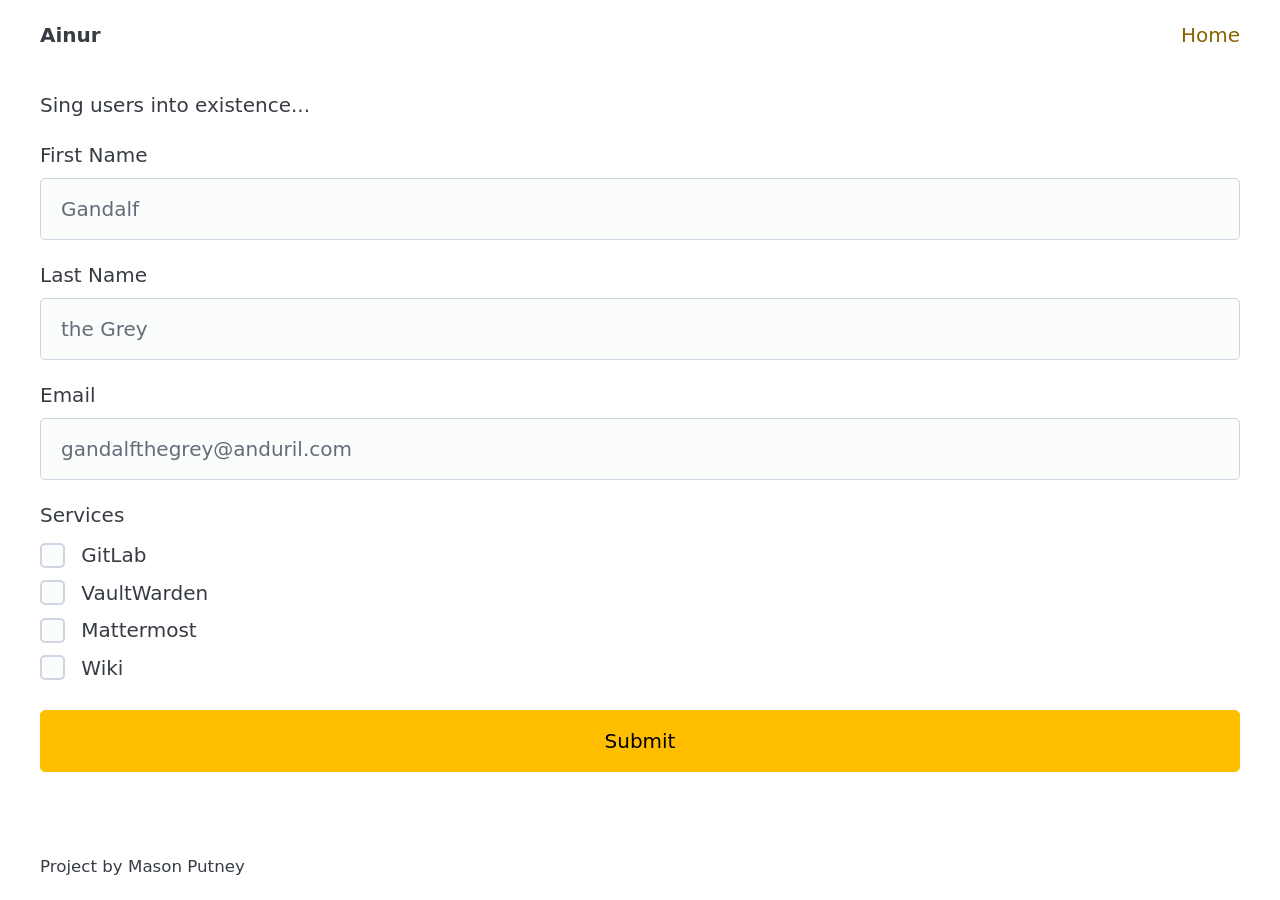
==== static/index.html @ 8a985647 "initial commit" ====
<!doctype html>
<html lang="en">
<head>
    <meta charset="utf-8">
    <meta name="viewport" content="width=device-width, initial-scale=1">
    <meta name="color-scheme" content="light dark">
    <link rel="stylesheet" href="/static/pico.amber.min.css">
    <title>Ainur</title>
    <style>
        body { min-height: 100vh; display: flex; flex-direction: column; }
        main { flex: 1; }
    </style>
</head>
<body>

<nav class="container">
    <ul>
        <li><strong>Ainur</strong></li>
    </ul>
    <ul>
        <li><a href="/">Home</a></li>
    </ul>
</nav>

<main class="container">
    <p>Sing users into existence...</p>

    <form method="post" action="/provision">
        <label for="first_name">First Name</label>
        <input type="text" id="first_name" name="first_name" placeholder="Gandalf" required>

        <label for="last_name">Last Name</label>
        <input type="text" id="last_name" name="last_name" placeholder="the Grey" required>

        <label for="email">Email</label>
        <input type="email" id="email" name="email" placeholder="gandalfthegrey@anduril.com" required>

        <fieldset>
            <legend>Services</legend>
            <label>
                <input type="checkbox" name="services" value="gitlab">
                GitLab
            </label>
            <label>
                <input type="checkbox" name="services" value="vault">
                VaultWarden
            </label>
            <label>
                <input type="checkbox" name="services" value="mattermost">
                Mattermost
            </label>
            <label>
                <input type="checkbox" name="services" value="jira">
                Wiki
            </label>
        </fieldset>

        <button type="submit">Submit</button>
    </form>
</main>

<footer class="container">
    <small>Project by Mason Putney</small>
</footer>

</body>
</html>
---- static/pico.amber.min.css ----
@charset "UTF-8";/*!
 * Pico CSS ✨ v2.1.1 (https://picocss.com)
 * Copyright 2019-2025 - Licensed under MIT
 */:host,:root{--pico-font-family-emoji:"Apple Color Emoji","Segoe UI Emoji","Segoe UI Symbol","Noto Color Emoji";--pico-font-family-sans-serif:system-ui,"Segoe UI",Roboto,Oxygen,Ubuntu,Cantarell,Helvetica,Arial,"Helvetica Neue",sans-serif,var(--pico-font-family-emoji);--pico-font-family-monospace:ui-monospace,SFMono-Regular,"SF Mono",Menlo,Consolas,"Liberation Mono",monospace,var(--pico-font-family-emoji);--pico-font-family:var(--pico-font-family-sans-serif);--pico-line-height:1.5;--pico-font-weight:400;--pico-font-size:100%;--pico-text-underline-offset:0.1rem;--pico-border-radius:0.25rem;--pico-border-width:0.0625rem;--pico-outline-width:0.125rem;--pico-transition:0.2s ease-in-out;--pico-spacing:1rem;--pico-typography-spacing-vertical:1rem;--pico-block-spacing-vertical:var(--pico-spacing);--pico-block-spacing-horizontal:var(--pico-spacing);--pico-grid-column-gap:var(--pico-spacing);--pico-grid-row-gap:var(--pico-spacing);--pico-form-element-spacing-vertical:0.75rem;--pico-form-element-spacing-horizontal:1rem;--pico-group-box-shadow:0 0 0 rgba(0, 0, 0, 0);--pico-group-box-shadow-focus-with-button:0 0 0 var(--pico-outline-width) var(--pico-primary-focus);--pico-group-box-shadow-focus-with-input:0 0 0 0.0625rem var(--pico-form-element-border-color);--pico-modal-overlay-backdrop-filter:blur(0.375rem);--pico-nav-element-spacing-vertical:1rem;--pico-nav-element-spacing-horizontal:0.5rem;--pico-nav-link-spacing-vertical:0.5rem;--pico-nav-link-spacing-horizontal:0.5rem;--pico-nav-breadcrumb-divider:">";--pico-icon-checkbox:url("data:image/svg+xml,%3Csvg xmlns='http://www.w3.org/2000/svg' width='24' height='24' viewBox='0 0 24 24' fill='none' stroke='rgb(255, 255, 255)' stroke-width='4' stroke-linecap='round' stroke-linejoin='round'%3E%3Cpolyline points='20 6 9 17 4 12'%3E%3C/polyline%3E%3C/svg%3E");--pico-icon-minus:url("data:image/svg+xml,%3Csvg xmlns='http://www.w3.org/2000/svg' width='24' height='24' viewBox='0 0 24 24' fill='none' stroke='rgb(255, 255, 255)' stroke-width='4' stroke-linecap='round' stroke-linejoin='round'%3E%3Cline x1='5' y1='12' x2='19' y2='12'%3E%3C/line%3E%3C/svg%3E");--pico-icon-chevron:url("data:image/svg+xml,%3Csvg xmlns='http://www.w3.org/2000/svg' width='24' height='24' viewBox='0 0 24 24' fill='none' stroke='rgb(136, 145, 164)' stroke-width='2' stroke-linecap='round' stroke-linejoin='round'%3E%3Cpolyline points='6 9 12 15 18 9'%3E%3C/polyline%3E%3C/svg%3E");--pico-icon-date:url("data:image/svg+xml,%3Csvg xmlns='http://www.w3.org/2000/svg' width='24' height='24' viewBox='0 0 24 24' fill='none' stroke='rgb(136, 145, 164)' stroke-width='2' stroke-linecap='round' stroke-linejoin='round'%3E%3Crect x='3' y='4' width='18' height='18' rx='2' ry='2'%3E%3C/rect%3E%3Cline x1='16' y1='2' x2='16' y2='6'%3E%3C/line%3E%3Cline x1='8' y1='2' x2='8' y2='6'%3E%3C/line%3E%3Cline x1='3' y1='10' x2='21' y2='10'%3E%3C/line%3E%3C/svg%3E");--pico-icon-time:url("data:image/svg+xml,%3Csvg xmlns='http://www.w3.org/2000/svg' width='24' height='24' viewBox='0 0 24 24' fill='none' stroke='rgb(136, 145, 164)' stroke-width='2' stroke-linecap='round' stroke-linejoin='round'%3E%3Ccircle cx='12' cy='12' r='10'%3E%3C/circle%3E%3Cpolyline points='12 6 12 12 16 14'%3E%3C/polyline%3E%3C/svg%3E");--pico-icon-search:url("data:image/svg+xml,%3Csvg xmlns='http://www.w3.org/2000/svg' width='24' height='24' viewBox='0 0 24 24' fill='none' stroke='rgb(136, 145, 164)' stroke-width='1.5' stroke-linecap='round' stroke-linejoin='round'%3E%3Ccircle cx='11' cy='11' r='8'%3E%3C/circle%3E%3Cline x1='21' y1='21' x2='16.65' y2='16.65'%3E%3C/line%3E%3C/svg%3E");--pico-icon-close:url("data:image/svg+xml,%3Csvg xmlns='http://www.w3.org/2000/svg' width='24' height='24' viewBox='0 0 24 24' fill='none' stroke='rgb(136, 145, 164)' stroke-width='3' stroke-linecap='round' stroke-linejoin='round'%3E%3Cline x1='18' y1='6' x2='6' y2='18'%3E%3C/line%3E%3Cline x1='6' y1='6' x2='18' y2='18'%3E%3C/line%3E%3C/svg%3E");--pico-icon-loading:url("data:image/svg+xml,%3Csvg fill='none' height='24' width='24' viewBox='0 0 24 24' xmlns='http://www.w3.org/2000/svg' %3E%3Cstyle%3E g %7B animation: rotate 2s linear infinite; transform-origin: center center; %7D circle %7B stroke-dasharray: 75,100; stroke-dashoffset: -5; animation: dash 1.5s ease-in-out infinite; stroke-linecap: round; %7D @keyframes rotate %7B 0%25 %7B transform: rotate(0deg); %7D 100%25 %7B transform: rotate(360deg); %7D %7D @keyframes dash %7B 0%25 %7B stroke-dasharray: 1,100; stroke-dashoffset: 0; %7D 50%25 %7B stroke-dasharray: 44.5,100; stroke-dashoffset: -17.5; %7D 100%25 %7B stroke-dasharray: 44.5,100; stroke-dashoffset: -62; %7D %7D %3C/style%3E%3Cg%3E%3Ccircle cx='12' cy='12' r='10' fill='none' stroke='rgb(136, 145, 164)' stroke-width='4' /%3E%3C/g%3E%3C/svg%3E")}@media (min-width:576px){:host,:root{--pico-font-size:106.25%}}@media (min-width:768px){:host,:root{--pico-font-size:112.5%}}@media (min-width:1024px){:host,:root{--pico-font-size:118.75%}}@media (min-width:1280px){:host,:root{--pico-font-size:125%}}@media (min-width:1536px){:host,:root{--pico-font-size:131.25%}}a{--pico-text-decoration:underline}a.contrast,a.secondary{--pico-text-decoration:underline}small{--pico-font-size:0.875em}h1,h2,h3,h4,h5,h6{--pico-font-weight:700}h1{--pico-font-size:2rem;--pico-line-height:1.125;--pico-typography-spacing-top:3rem}h2{--pico-font-size:1.75rem;--pico-line-height:1.15;--pico-typography-spacing-top:2.625rem}h3{--pico-font-size:1.5rem;--pico-line-height:1.175;--pico-typography-spacing-top:2.25rem}h4{--pico-font-size:1.25rem;--pico-line-height:1.2;--pico-typography-spacing-top:1.874rem}h5{--pico-font-size:1.125rem;--pico-line-height:1.225;--pico-typography-spacing-top:1.6875rem}h6{--pico-font-size:1rem;--pico-line-height:1.25;--pico-typography-spacing-top:1.5rem}tfoot td,tfoot th,thead td,thead th{--pico-font-weight:600;--pico-border-width:0.1875rem}code,kbd,pre,samp{--pico-font-family:var(--pico-font-family-monospace)}kbd{--pico-font-weight:bolder}:where(select,textarea),input:not([type=submit],[type=button],[type=reset],[type=checkbox],[type=radio],[type=file]){--pico-outline-width:0.0625rem}[type=search]{--pico-border-radius:5rem}[type=checkbox],[type=radio]{--pico-border-width:0.125rem}[type=checkbox][role=switch]{--pico-border-width:0.1875rem}details.dropdown summary:not([role=button]){--pico-outline-width:0.0625rem}nav details.dropdown summary:focus-visible{--pico-outline-width:0.125rem}[role=search]{--pico-border-radius:5rem}[role=group]:has(button.secondary:focus,[type=submit].secondary:focus,[type=button].secondary:focus,[role=button].secondary:focus),[role=search]:has(button.secondary:focus,[type=submit].secondary:focus,[type=button].secondary:focus,[role=button].secondary:focus){--pico-group-box-shadow-focus-with-button:0 0 0 var(--pico-outline-width) var(--pico-secondary-focus)}[role=group]:has(button.contrast:focus,[type=submit].contrast:focus,[type=button].contrast:focus,[role=button].contrast:focus),[role=search]:has(button.contrast:focus,[type=submit].contrast:focus,[type=button].contrast:focus,[role=button].contrast:focus){--pico-group-box-shadow-focus-with-button:0 0 0 var(--pico-outline-width) var(--pico-contrast-focus)}[role=group] [role=button],[role=group] [type=button],[role=group] [type=submit],[role=group] button,[role=search] [role=button],[role=search] [type=button],[role=search] [type=submit],[role=search] button{--pico-form-element-spacing-horizontal:2rem}details summary[role=button]:not(.outline)::after{filter:brightness(0) invert(1)}[aria-busy=true]:not(input,select,textarea):is(button,[type=submit],[type=button],[type=reset],[role=button]):not(.outline)::before{filter:brightness(0) invert(0)}:host(:not([data-theme=dark])),:root:not([data-theme=dark]),[data-theme=light]{color-scheme:light;--pico-background-color:#fff;--pico-color:#373c44;--pico-text-selection-color:rgba(183, 136, 0, 0.25);--pico-muted-color:#646b79;--pico-muted-border-color:rgb(231, 234, 239.5);--pico-primary:#876400;--pico-primary-background:#ffbf00;--pico-primary-border:var(--pico-primary-background);--pico-primary-underline:rgba(135, 100, 0, 0.5);--pico-primary-hover:#694d00;--pico-primary-hover-background:#e8ae01;--pico-primary-hover-border:var(--pico-primary-hover-background);--pico-primary-hover-underline:var(--pico-primary-hover);--pico-primary-focus:rgba(183, 136, 0, 0.5);--pico-primary-inverse:#000;--pico-secondary:#5d6b89;--pico-secondary-background:#525f7a;--pico-secondary-border:var(--pico-secondary-background);--pico-secondary-underline:rgba(93, 107, 137, 0.5);--pico-secondary-hover:#48536b;--pico-secondary-hover-background:#48536b;--pico-secondary-hover-border:var(--pico-secondary-hover-background);--pico-secondary-hover-underline:var(--pico-secondary-hover);--pico-secondary-focus:rgba(93, 107, 137, 0.25);--pico-secondary-inverse:#fff;--pico-contrast:#181c25;--pico-contrast-background:#181c25;--pico-contrast-border:var(--pico-contrast-background);--pico-contrast-underline:rgba(24, 28, 37, 0.5);--pico-contrast-hover:#000;--pico-contrast-hover-background:#000;--pico-contrast-hover-border:var(--pico-contrast-hover-background);--pico-contrast-hover-underline:var(--pico-secondary-hover);--pico-contrast-focus:rgba(93, 107, 137, 0.25);--pico-contrast-inverse:#fff;--pico-box-shadow:0.0145rem 0.029rem 0.174rem rgba(129, 145, 181, 0.01698),0.0335rem 0.067rem 0.402rem rgba(129, 145, 181, 0.024),0.0625rem 0.125rem 0.75rem rgba(129, 145, 181, 0.03),0.1125rem 0.225rem 1.35rem rgba(129, 145, 181, 0.036),0.2085rem 0.417rem 2.502rem rgba(129, 145, 181, 0.04302),0.5rem 1rem 6rem rgba(129, 145, 181, 0.06),0 0 0 0.0625rem rgba(129, 145, 181, 0.015);--pico-h1-color:#2d3138;--pico-h2-color:#373c44;--pico-h3-color:#424751;--pico-h4-color:#4d535e;--pico-h5-color:#5c6370;--pico-h6-color:#646b79;--pico-mark-background-color:rgb(252.5, 230.5, 191.5);--pico-mark-color:#0f1114;--pico-ins-color:rgb(28.5, 105.5, 84);--pico-del-color:rgb(136, 56.5, 53);--pico-blockquote-border-color:var(--pico-muted-border-color);--pico-blockquote-footer-color:var(--pico-muted-color);--pico-button-box-shadow:0 0 0 rgba(0, 0, 0, 0);--pico-button-hover-box-shadow:0 0 0 rgba(0, 0, 0, 0);--pico-table-border-color:var(--pico-muted-border-color);--pico-table-row-stripped-background-color:rgba(111, 120, 135, 0.0375);--pico-code-background-color:rgb(243, 244.5, 246.75);--pico-code-color:#646b79;--pico-code-kbd-background-color:var(--pico-color);--pico-code-kbd-color:var(--pico-background-color);--pico-form-element-background-color:rgb(251, 251.5, 252.25);--pico-form-element-selected-background-color:#dfe3eb;--pico-form-element-border-color:#cfd5e2;--pico-form-element-color:#23262c;--pico-form-element-placeholder-color:var(--pico-muted-color);--pico-form-element-active-background-color:#fff;--pico-form-element-active-border-color:var(--pico-primary-border);--pico-form-element-focus-color:var(--pico-primary-border);--pico-form-element-disabled-opacity:0.5;--pico-form-element-invalid-border-color:rgb(183.5, 105.5, 106.5);--pico-form-element-invalid-active-border-color:rgb(200.25, 79.25, 72.25);--pico-form-element-invalid-focus-color:var(--pico-form-element-invalid-active-border-color);--pico-form-element-valid-border-color:rgb(76, 154.5, 137.5);--pico-form-element-valid-active-border-color:rgb(39, 152.75, 118.75);--pico-form-element-valid-focus-color:var(--pico-form-element-valid-active-border-color);--pico-switch-background-color:#bfc7d9;--pico-switch-checked-background-color:var(--pico-primary-background);--pico-switch-color:#fff;--pico-switch-thumb-box-shadow:0 0 0.5rem rgba(0, 0, 0, 0.25);--pico-range-border-color:#dfe3eb;--pico-range-active-border-color:#bfc7d9;--pico-range-thumb-border-color:var(--pico-background-color);--pico-range-thumb-color:var(--pico-secondary-background);--pico-range-thumb-active-color:var(--pico-primary-background);--pico-accordion-border-color:var(--pico-muted-border-color);--pico-accordion-active-summary-color:var(--pico-primary-hover);--pico-accordion-close-summary-color:var(--pico-color);--pico-accordion-open-summary-color:var(--pico-muted-color);--pico-card-background-color:var(--pico-background-color);--pico-card-border-color:var(--pico-muted-border-color);--pico-card-box-shadow:var(--pico-box-shadow);--pico-card-sectioning-background-color:rgb(251, 251.5, 252.25);--pico-dropdown-background-color:#fff;--pico-dropdown-border-color:#eff1f4;--pico-dropdown-box-shadow:var(--pico-box-shadow);--pico-dropdown-color:var(--pico-color);--pico-dropdown-hover-background-color:#eff1f4;--pico-loading-spinner-opacity:0.5;--pico-modal-overlay-background-color:rgba(232, 234, 237, 0.75);--pico-progress-background-color:#dfe3eb;--pico-progress-color:var(--pico-primary-background);--pico-tooltip-background-color:var(--pico-contrast-background);--pico-tooltip-color:var(--pico-contrast-inverse);--pico-icon-valid:url("data:image/svg+xml,%3Csvg xmlns='http://www.w3.org/2000/svg' width='24' height='24' viewBox='0 0 24 24' fill='none' stroke='rgb(76, 154.5, 137.5)' stroke-width='2' stroke-linecap='round' stroke-linejoin='round'%3E%3Cpolyline points='20 6 9 17 4 12'%3E%3C/polyline%3E%3C/svg%3E");--pico-icon-invalid:url("data:image/svg+xml,%3Csvg xmlns='http://www.w3.org/2000/svg' width='24' height='24' viewBox='0 0 24 24' fill='none' stroke='rgb(200.25, 79.25, 72.25)' stroke-width='2' stroke-linecap='round' stroke-linejoin='round'%3E%3Ccircle cx='12' cy='12' r='10'%3E%3C/circle%3E%3Cline x1='12' y1='8' x2='12' y2='12'%3E%3C/line%3E%3Cline x1='12' y1='16' x2='12.01' y2='16'%3E%3C/line%3E%3C/svg%3E")}:host(:not([data-theme=dark])) input:is([type=submit],[type=button],[type=reset],[type=checkbox],[type=radio],[type=file]),:root:not([data-theme=dark]) input:is([type=submit],[type=button],[type=reset],[type=checkbox],[type=radio],[type=file]),[data-theme=light] input:is([type=submit],[type=button],[type=reset],[type=checkbox],[type=radio],[type=file]){--pico-form-element-focus-color:var(--pico-primary-focus)}@media only screen and (prefers-color-scheme:dark){:host(:not([data-theme])),:root:not([data-theme]){color-scheme:dark;--pico-background-color:rgb(19, 22.5, 30.5);--pico-color:#c2c7d0;--pico-text-selection-color:rgba(199, 148, 0, 0.1875);--pico-muted-color:#7b8495;--pico-muted-border-color:#202632;--pico-primary:#c79400;--pico-primary-background:#ffbf00;--pico-primary-border:var(--pico-primary-background);--pico-primary-underline:rgba(199, 148, 0, 0.5);--pico-primary-hover:#e8ae01;--pico-primary-hover-background:#fecc63;--pico-primary-hover-border:var(--pico-primary-hover-background);--pico-primary-hover-underline:var(--pico-primary-hover);--pico-primary-focus:rgba(199, 148, 0, 0.375);--pico-primary-inverse:#000;--pico-secondary:#969eaf;--pico-secondary-background:#525f7a;--pico-secondary-border:var(--pico-secondary-background);--pico-secondary-underline:rgba(150, 158, 175, 0.5);--pico-secondary-hover:#b3b9c5;--pico-secondary-hover-background:#5d6b89;--pico-secondary-hover-border:var(--pico-secondary-hover-background);--pico-secondary-hover-underline:var(--pico-secondary-hover);--pico-secondary-focus:rgba(144, 158, 190, 0.25);--pico-secondary-inverse:#fff;--pico-contrast:#dfe3eb;--pico-contrast-background:#eff1f4;--pico-contrast-border:var(--pico-contrast-background);--pico-contrast-underline:rgba(223, 227, 235, 0.5);--pico-contrast-hover:#fff;--pico-contrast-hover-background:#fff;--pico-contrast-hover-border:var(--pico-contrast-hover-background);--pico-contrast-hover-underline:var(--pico-contrast-hover);--pico-contrast-focus:rgba(207, 213, 226, 0.25);--pico-contrast-inverse:#000;--pico-box-shadow:0.0145rem 0.029rem 0.174rem rgba(7, 8.5, 12, 0.01698),0.0335rem 0.067rem 0.402rem rgba(7, 8.5, 12, 0.024),0.0625rem 0.125rem 0.75rem rgba(7, 8.5, 12, 0.03),0.1125rem 0.225rem 1.35rem rgba(7, 8.5, 12, 0.036),0.2085rem 0.417rem 2.502rem rgba(7, 8.5, 12, 0.04302),0.5rem 1rem 6rem rgba(7, 8.5, 12, 0.06),0 0 0 0.0625rem rgba(7, 8.5, 12, 0.015);--pico-h1-color:#f0f1f3;--pico-h2-color:#e0e3e7;--pico-h3-color:#c2c7d0;--pico-h4-color:#b3b9c5;--pico-h5-color:#a4acba;--pico-h6-color:#8891a4;--pico-mark-background-color:#014063;--pico-mark-color:#fff;--pico-ins-color:#62af9a;--pico-del-color:rgb(205.5, 126, 123);--pico-blockquote-border-color:var(--pico-muted-border-color);--pico-blockquote-footer-color:var(--pico-muted-color);--pico-button-box-shadow:0 0 0 rgba(0, 0, 0, 0);--pico-button-hover-box-shadow:0 0 0 rgba(0, 0, 0, 0);--pico-table-border-color:var(--pico-muted-border-color);--pico-table-row-stripped-background-color:rgba(111, 120, 135, 0.0375);--pico-code-background-color:rgb(26, 30.5, 40.25);--pico-code-color:#8891a4;--pico-code-kbd-background-color:var(--pico-color);--pico-code-kbd-color:var(--pico-background-color);--pico-form-element-background-color:rgb(28, 33, 43.5);--pico-form-element-selected-background-color:#2a3140;--pico-form-element-border-color:#2a3140;--pico-form-element-color:#e0e3e7;--pico-form-element-placeholder-color:#8891a4;--pico-form-element-active-background-color:rgb(26, 30.5, 40.25);--pico-form-element-active-border-color:var(--pico-primary-border);--pico-form-element-focus-color:var(--pico-primary-border);--pico-form-element-disabled-opacity:0.5;--pico-form-element-invalid-border-color:rgb(149.5, 74, 80);--pico-form-element-invalid-active-border-color:rgb(183.25, 63.5, 59);--pico-form-element-invalid-focus-color:var(--pico-form-element-invalid-active-border-color);--pico-form-element-valid-border-color:#2a7b6f;--pico-form-element-valid-active-border-color:rgb(22, 137, 105.5);--pico-form-element-valid-focus-color:var(--pico-form-element-valid-active-border-color);--pico-switch-background-color:#333c4e;--pico-switch-checked-background-color:var(--pico-primary-background);--pico-switch-color:#fff;--pico-switch-thumb-box-shadow:0 0 0.5rem rgba(0, 0, 0, 0.25);--pico-range-border-color:#202632;--pico-range-active-border-color:#2a3140;--pico-range-thumb-border-color:var(--pico-background-color);--pico-range-thumb-color:var(--pico-secondary-background);--pico-range-thumb-active-color:var(--pico-primary-background);--pico-accordion-border-color:var(--pico-muted-border-color);--pico-accordion-active-summary-color:var(--pico-primary-hover);--pico-accordion-close-summary-color:var(--pico-color);--pico-accordion-open-summary-color:var(--pico-muted-color);--pico-card-background-color:#181c25;--pico-card-border-color:var(--pico-card-background-color);--pico-card-box-shadow:var(--pico-box-shadow);--pico-card-sectioning-background-color:rgb(26, 30.5, 40.25);--pico-dropdown-background-color:#181c25;--pico-dropdown-border-color:#202632;--pico-dropdown-box-shadow:var(--pico-box-shadow);--pico-dropdown-color:var(--pico-color);--pico-dropdown-hover-background-color:#202632;--pico-loading-spinner-opacity:0.5;--pico-modal-overlay-background-color:rgba(7.5, 8.5, 10, 0.75);--pico-progress-background-color:#202632;--pico-progress-color:var(--pico-primary-background);--pico-tooltip-background-color:var(--pico-contrast-background);--pico-tooltip-color:var(--pico-contrast-inverse);--pico-icon-valid:url("data:image/svg+xml,%3Csvg xmlns='http://www.w3.org/2000/svg' width='24' height='24' viewBox='0 0 24 24' fill='none' stroke='rgb(42, 123, 111)' stroke-width='2' stroke-linecap='round' stroke-linejoin='round'%3E%3Cpolyline points='20 6 9 17 4 12'%3E%3C/polyline%3E%3C/svg%3E");--pico-icon-invalid:url("data:image/svg+xml,%3Csvg xmlns='http://www.w3.org/2000/svg' width='24' height='24' viewBox='0 0 24 24' fill='none' stroke='rgb(149.5, 74, 80)' stroke-width='2' stroke-linecap='round' stroke-linejoin='round'%3E%3Ccircle cx='12' cy='12' r='10'%3E%3C/circle%3E%3Cline x1='12' y1='8' x2='12' y2='12'%3E%3C/line%3E%3Cline x1='12' y1='16' x2='12.01' y2='16'%3E%3C/line%3E%3C/svg%3E")}:host(:not([data-theme])) input:is([type=submit],[type=button],[type=reset],[type=checkbox],[type=radio],[type=file]),:root:not([data-theme]) input:is([type=submit],[type=button],[type=reset],[type=checkbox],[type=radio],[type=file]){--pico-form-element-focus-color:var(--pico-primary-focus)}:host(:not([data-theme])) details summary[role=button].contrast:not(.outline)::after,:root:not([data-theme]) details summary[role=button].contrast:not(.outline)::after{filter:brightness(0)}:host(:not([data-theme])) [aria-busy=true]:not(input,select,textarea).contrast:is(button,[type=submit],[type=button],[type=reset],[role=button]):not(.outline)::before,:root:not([data-theme]) [aria-busy=true]:not(input,select,textarea).contrast:is(button,[type=submit],[type=button],[type=reset],[role=button]):not(.outline)::before{filter:brightness(0)}}[data-theme=dark]{color-scheme:dark;--pico-background-color:rgb(19, 22.5, 30.5);--pico-color:#c2c7d0;--pico-text-selection-color:rgba(199, 148, 0, 0.1875);--pico-muted-color:#7b8495;--pico-muted-border-color:#202632;--pico-primary:#c79400;--pico-primary-background:#ffbf00;--pico-primary-border:var(--pico-primary-background);--pico-primary-underline:rgba(199, 148, 0, 0.5);--pico-primary-hover:#e8ae01;--pico-primary-hover-background:#fecc63;--pico-primary-hover-border:var(--pico-primary-hover-background);--pico-primary-hover-underline:var(--pico-primary-hover);--pico-primary-focus:rgba(199, 148, 0, 0.375);--pico-primary-inverse:#000;--pico-secondary:#969eaf;--pico-secondary-background:#525f7a;--pico-secondary-border:var(--pico-secondary-background);--pico-secondary-underline:rgba(150, 158, 175, 0.5);--pico-secondary-hover:#b3b9c5;--pico-secondary-hover-background:#5d6b89;--pico-secondary-hover-border:var(--pico-secondary-hover-background);--pico-secondary-hover-underline:var(--pico-secondary-hover);--pico-secondary-focus:rgba(144, 158, 190, 0.25);--pico-secondary-inverse:#fff;--pico-contrast:#dfe3eb;--pico-contrast-background:#eff1f4;--pico-contrast-border:var(--pico-contrast-background);--pico-contrast-underline:rgba(223, 227, 235, 0.5);--pico-contrast-hover:#fff;--pico-contrast-hover-background:#fff;--pico-contrast-hover-border:var(--pico-contrast-hover-background);--pico-contrast-hover-underline:var(--pico-contrast-hover);--pico-contrast-focus:rgba(207, 213, 226, 0.25);--pico-contrast-inverse:#000;--pico-box-shadow:0.0145rem 0.029rem 0.174rem rgba(7, 8.5, 12, 0.01698),0.0335rem 0.067rem 0.402rem rgba(7, 8.5, 12, 0.024),0.0625rem 0.125rem 0.75rem rgba(7, 8.5, 12, 0.03),0.1125rem 0.225rem 1.35rem rgba(7, 8.5, 12, 0.036),0.2085rem 0.417rem 2.502rem rgba(7, 8.5, 12, 0.04302),0.5rem 1rem 6rem rgba(7, 8.5, 12, 0.06),0 0 0 0.0625rem rgba(7, 8.5, 12, 0.015);--pico-h1-color:#f0f1f3;--pico-h2-color:#e0e3e7;--pico-h3-color:#c2c7d0;--pico-h4-color:#b3b9c5;--pico-h5-color:#a4acba;--pico-h6-color:#8891a4;--pico-mark-background-color:#014063;--pico-mark-color:#fff;--pico-ins-color:#62af9a;--pico-del-color:rgb(205.5, 126, 123);--pico-blockquote-border-color:var(--pico-muted-border-color);--pico-blockquote-footer-color:var(--pico-muted-color);--pico-button-box-shadow:0 0 0 rgba(0, 0, 0, 0);--pico-button-hover-box-shadow:0 0 0 rgba(0, 0, 0, 0);--pico-table-border-color:var(--pico-muted-border-color);--pico-table-row-stripped-background-color:rgba(111, 120, 135, 0.0375);--pico-code-background-color:rgb(26, 30.5, 40.25);--pico-code-color:#8891a4;--pico-code-kbd-background-color:var(--pico-color);--pico-code-kbd-color:var(--pico-background-color);--pico-form-element-background-color:rgb(28, 33, 43.5);--pico-form-element-selected-background-color:#2a3140;--pico-form-element-border-color:#2a3140;--pico-form-element-color:#e0e3e7;--pico-form-element-placeholder-color:#8891a4;--pico-form-element-active-background-color:rgb(26, 30.5, 40.25);--pico-form-element-active-border-color:var(--pico-primary-border);--pico-form-element-focus-color:var(--pico-primary-border);--pico-form-element-disabled-opacity:0.5;--pico-form-element-invalid-border-color:rgb(149.5, 74, 80);--pico-form-element-invalid-active-border-color:rgb(183.25, 63.5, 59);--pico-form-element-invalid-focus-color:var(--pico-form-element-invalid-active-border-color);--pico-form-element-valid-border-color:#2a7b6f;--pico-form-element-valid-active-border-color:rgb(22, 137, 105.5);--pico-form-element-valid-focus-color:var(--pico-form-element-valid-active-border-color);--pico-switch-background-color:#333c4e;--pico-switch-checked-background-color:var(--pico-primary-background);--pico-switch-color:#fff;--pico-switch-thumb-box-shadow:0 0 0.5rem rgba(0, 0, 0, 0.25);--pico-range-border-color:#202632;--pico-range-active-border-color:#2a3140;--pico-range-thumb-border-color:var(--pico-background-color);--pico-range-thumb-color:var(--pico-secondary-background);--pico-range-thumb-active-color:var(--pico-primary-background);--pico-accordion-border-color:var(--pico-muted-border-color);--pico-accordion-active-summary-color:var(--pico-primary-hover);--pico-accordion-close-summary-color:var(--pico-color);--pico-accordion-open-summary-color:var(--pico-muted-color);--pico-card-background-color:#181c25;--pico-card-border-color:var(--pico-card-background-color);--pico-card-box-shadow:var(--pico-box-shadow);--pico-card-sectioning-background-color:rgb(26, 30.5, 40.25);--pico-dropdown-background-color:#181c25;--pico-dropdown-border-color:#202632;--pico-dropdown-box-shadow:var(--pico-box-shadow);--pico-dropdown-color:var(--pico-color);--pico-dropdown-hover-background-color:#202632;--pico-loading-spinner-opacity:0.5;--pico-modal-overlay-background-color:rgba(7.5, 8.5, 10, 0.75);--pico-progress-background-color:#202632;--pico-progress-color:var(--pico-primary-background);--pico-tooltip-background-color:var(--pico-contrast-background);--pico-tooltip-color:var(--pico-contrast-inverse);--pico-icon-valid:url("data:image/svg+xml,%3Csvg xmlns='http://www.w3.org/2000/svg' width='24' height='24' viewBox='0 0 24 24' fill='none' stroke='rgb(42, 123, 111)' stroke-width='2' stroke-linecap='round' stroke-linejoin='round'%3E%3Cpolyline points='20 6 9 17 4 12'%3E%3C/polyline%3E%3C/svg%3E");--pico-icon-invalid:url("data:image/svg+xml,%3Csvg xmlns='http://www.w3.org/2000/svg' width='24' height='24' viewBox='0 0 24 24' fill='none' stroke='rgb(149.5, 74, 80)' stroke-width='2' stroke-linecap='round' stroke-linejoin='round'%3E%3Ccircle cx='12' cy='12' r='10'%3E%3C/circle%3E%3Cline x1='12' y1='8' x2='12' y2='12'%3E%3C/line%3E%3Cline x1='12' y1='16' x2='12.01' y2='16'%3E%3C/line%3E%3C/svg%3E")}[data-theme=dark] input:is([type=submit],[type=button],[type=reset],[type=checkbox],[type=radio],[type=file]){--pico-form-element-focus-color:var(--pico-primary-focus)}[data-theme=dark] details summary[role=button].contrast:not(.outline)::after{filter:brightness(0)}[data-theme=dark] [aria-busy=true]:not(input,select,textarea).contrast:is(button,[type=submit],[type=button],[type=reset],[role=button]):not(.outline)::before{filter:brightness(0)}[type=checkbox],[type=radio],[type=range],progress{accent-color:var(--pico-primary)}*,::after,::before{box-sizing:border-box;background-repeat:no-repeat}::after,::before{text-decoration:inherit;vertical-align:inherit}:where(:host),:where(:root){-webkit-tap-highlight-color:transparent;-webkit-text-size-adjust:100%;-moz-text-size-adjust:100%;text-size-adjust:100%;background-color:var(--pico-background-color);color:var(--pico-color);font-weight:var(--pico-font-weight);font-size:var(--pico-font-size);line-height:var(--pico-line-height);font-family:var(--pico-font-family);text-underline-offset:var(--pico-text-underline-offset);text-rendering:optimizeLegibility;overflow-wrap:break-word;-moz-tab-size:4;-o-tab-size:4;tab-size:4}body{width:100%;margin:0}main{display:block}body>footer,body>header,body>main{padding-block:var(--pico-block-spacing-vertical)}section{margin-bottom:var(--pico-block-spacing-vertical)}.container,.container-fluid{width:100%;margin-right:auto;margin-left:auto;padding-right:var(--pico-spacing);padding-left:var(--pico-spacing)}@media (min-width:576px){.container{max-width:510px;padding-right:0;padding-left:0}}@media (min-width:768px){.container{max-width:700px}}@media (min-width:1024px){.container{max-width:950px}}@media (min-width:1280px){.container{max-width:1200px}}@media (min-width:1536px){.container{max-width:1450px}}.grid{grid-column-gap:var(--pico-grid-column-gap);grid-row-gap:var(--pico-grid-row-gap);display:grid;grid-template-columns:1fr}@media (min-width:768px){.grid{grid-template-columns:repeat(auto-fit,minmax(0%,1fr))}}.grid>*{min-width:0}.overflow-auto{overflow:auto}b,strong{font-weight:bolder}sub,sup{position:relative;font-size:.75em;line-height:0;vertical-align:baseline}sub{bottom:-.25em}sup{top:-.5em}address,blockquote,dl,ol,p,pre,table,ul{margin-top:0;margin-bottom:var(--pico-typography-spacing-vertical);color:var(--pico-color);font-style:normal;font-weight:var(--pico-font-weight)}h1,h2,h3,h4,h5,h6{margin-top:0;margin-bottom:var(--pico-typography-spacing-vertical);color:var(--pico-color);font-weight:var(--pico-font-weight);font-size:var(--pico-font-size);line-height:var(--pico-line-height);font-family:var(--pico-font-family)}h1{--pico-color:var(--pico-h1-color)}h2{--pico-color:var(--pico-h2-color)}h3{--pico-color:var(--pico-h3-color)}h4{--pico-color:var(--pico-h4-color)}h5{--pico-color:var(--pico-h5-color)}h6{--pico-color:var(--pico-h6-color)}:where(article,address,blockquote,dl,figure,form,ol,p,pre,table,ul)~:is(h1,h2,h3,h4,h5,h6){margin-top:var(--pico-typography-spacing-top)}p{margin-bottom:var(--pico-typography-spacing-vertical)}hgroup{margin-bottom:var(--pico-typography-spacing-vertical)}hgroup>*{margin-top:0;margin-bottom:0}hgroup>:not(:first-child):last-child{--pico-color:var(--pico-muted-color);--pico-font-weight:unset;font-size:1rem}:where(ol,ul) li{margin-bottom:calc(var(--pico-typography-spacing-vertical) * .25)}:where(dl,ol,ul) :where(dl,ol,ul){margin:0;margin-top:calc(var(--pico-typography-spacing-vertical) * .25)}ul li{list-style:square}mark{padding:.125rem .25rem;background-color:var(--pico-mark-background-color);color:var(--pico-mark-color);vertical-align:baseline}blockquote{display:block;margin:var(--pico-typography-spacing-vertical) 0;padding:var(--pico-spacing);border-right:none;border-left:.25rem solid var(--pico-blockquote-border-color);border-inline-start:0.25rem solid var(--pico-blockquote-border-color);border-inline-end:none}blockquote footer{margin-top:calc(var(--pico-typography-spacing-vertical) * .5);color:var(--pico-blockquote-footer-color)}abbr[title]{border-bottom:1px dotted;text-decoration:none;cursor:help}ins{color:var(--pico-ins-color);text-decoration:none}del{color:var(--pico-del-color)}::-moz-selection{background-color:var(--pico-text-selection-color)}::selection{background-color:var(--pico-text-selection-color)}:where(a:not([role=button])),[role=link]{--pico-color:var(--pico-primary);--pico-background-color:transparent;--pico-underline:var(--pico-primary-underline);outline:0;background-color:var(--pico-background-color);color:var(--pico-color);-webkit-text-decoration:var(--pico-text-decoration);text-decoration:var(--pico-text-decoration);text-decoration-color:var(--pico-underline);text-underline-offset:0.125em;transition:background-color var(--pico-transition),color var(--pico-transition),box-shadow var(--pico-transition),-webkit-text-decoration var(--pico-transition);transition:background-color var(--pico-transition),color var(--pico-transition),text-decoration var(--pico-transition),box-shadow var(--pico-transition);transition:background-color var(--pico-transition),color var(--pico-transition),text-decoration var(--pico-transition),box-shadow var(--pico-transition),-webkit-text-decoration var(--pico-transition)}:where(a:not([role=button])):is([aria-current]:not([aria-current=false]),:hover,:active,:focus),[role=link]:is([aria-current]:not([aria-current=false]),:hover,:active,:focus){--pico-color:var(--pico-primary-hover);--pico-underline:var(--pico-primary-hover-underline);--pico-text-decoration:underline}:where(a:not([role=button])):focus-visible,[role=link]:focus-visible{box-shadow:0 0 0 var(--pico-outline-width) var(--pico-primary-focus)}:where(a:not([role=button])).secondary,[role=link].secondary{--pico-color:var(--pico-secondary);--pico-underline:var(--pico-secondary-underline)}:where(a:not([role=button])).secondary:is([aria-current]:not([aria-current=false]),:hover,:active,:focus),[role=link].secondary:is([aria-current]:not([aria-current=false]),:hover,:active,:focus){--pico-color:var(--pico-secondary-hover);--pico-underline:var(--pico-secondary-hover-underline)}:where(a:not([role=button])).contrast,[role=link].contrast{--pico-color:var(--pico-contrast);--pico-underline:var(--pico-contrast-underline)}:where(a:not([role=button])).contrast:is([aria-current]:not([aria-current=false]),:hover,:active,:focus),[role=link].contrast:is([aria-current]:not([aria-current=false]),:hover,:active,:focus){--pico-color:var(--pico-contrast-hover);--pico-underline:var(--pico-contrast-hover-underline)}a[role=button]{display:inline-block}button{margin:0;overflow:visible;font-family:inherit;text-transform:none}[type=button],[type=reset],[type=submit],button{-webkit-appearance:button}[role=button],[type=button],[type=file]::file-selector-button,[type=reset],[type=submit],button{--pico-background-color:var(--pico-primary-background);--pico-border-color:var(--pico-primary-border);--pico-color:var(--pico-primary-inverse);--pico-box-shadow:var(--pico-button-box-shadow, 0 0 0 rgba(0, 0, 0, 0));padding:var(--pico-form-element-spacing-vertical) var(--pico-form-element-spacing-horizontal);border:var(--pico-border-width) solid var(--pico-border-color);border-radius:var(--pico-border-radius);outline:0;background-color:var(--pico-background-color);box-shadow:var(--pico-box-shadow);color:var(--pico-color);font-weight:var(--pico-font-weight);font-size:1rem;line-height:var(--pico-line-height);text-align:center;text-decoration:none;cursor:pointer;-webkit-user-select:none;-moz-user-select:none;user-select:none;transition:background-color var(--pico-transition),border-color var(--pico-transition),color var(--pico-transition),box-shadow var(--pico-transition)}[role=button]:is(:hover,:active,:focus),[role=button]:is([aria-current]:not([aria-current=false])),[type=button]:is(:hover,:active,:focus),[type=button]:is([aria-current]:not([aria-current=false])),[type=file]::file-selector-button:is(:hover,:active,:focus),[type=file]::file-selector-button:is([aria-current]:not([aria-current=false])),[type=reset]:is(:hover,:active,:focus),[type=reset]:is([aria-current]:not([aria-current=false])),[type=submit]:is(:hover,:active,:focus),[type=submit]:is([aria-current]:not([aria-current=false])),button:is(:hover,:active,:focus),button:is([aria-current]:not([aria-current=false])){--pico-background-color:var(--pico-primary-hover-background);--pico-border-color:var(--pico-primary-hover-border);--pico-box-shadow:var(--pico-button-hover-box-shadow, 0 0 0 rgba(0, 0, 0, 0));--pico-color:var(--pico-primary-inverse)}[role=button]:focus,[role=button]:is([aria-current]:not([aria-current=false])):focus,[type=button]:focus,[type=button]:is([aria-current]:not([aria-current=false])):focus,[type=file]::file-selector-button:focus,[type=file]::file-selector-button:is([aria-current]:not([aria-current=false])):focus,[type=reset]:focus,[type=reset]:is([aria-current]:not([aria-current=false])):focus,[type=submit]:focus,[type=submit]:is([aria-current]:not([aria-current=false])):focus,button:focus,button:is([aria-current]:not([aria-current=false])):focus{--pico-box-shadow:var(--pico-button-hover-box-shadow, 0 0 0 rgba(0, 0, 0, 0)),0 0 0 var(--pico-outline-width) var(--pico-primary-focus)}[type=button],[type=reset],[type=submit]{margin-bottom:var(--pico-spacing)}:is(button,[type=submit],[type=button],[role=button]).secondary,[type=file]::file-selector-button,[type=reset]{--pico-background-color:var(--pico-secondary-background);--pico-border-color:var(--pico-secondary-border);--pico-color:var(--pico-secondary-inverse);cursor:pointer}:is(button,[type=submit],[type=button],[role=button]).secondary:is([aria-current]:not([aria-current=false]),:hover,:active,:focus),[type=file]::file-selector-button:is([aria-current]:not([aria-current=false]),:hover,:active,:focus),[type=reset]:is([aria-current]:not([aria-current=false]),:hover,:active,:focus){--pico-background-color:var(--pico-secondary-hover-background);--pico-border-color:var(--pico-secondary-hover-border);--pico-color:var(--pico-secondary-inverse)}:is(button,[type=submit],[type=button],[role=button]).secondary:focus,:is(button,[type=submit],[type=button],[role=button]).secondary:is([aria-current]:not([aria-current=false])):focus,[type=file]::file-selector-button:focus,[type=file]::file-selector-button:is([aria-current]:not([aria-current=false])):focus,[type=reset]:focus,[type=reset]:is([aria-current]:not([aria-current=false])):focus{--pico-box-shadow:var(--pico-button-hover-box-shadow, 0 0 0 rgba(0, 0, 0, 0)),0 0 0 var(--pico-outline-width) var(--pico-secondary-focus)}:is(button,[type=submit],[type=button],[role=button]).contrast{--pico-background-color:var(--pico-contrast-background);--pico-border-color:var(--pico-contrast-border);--pico-color:var(--pico-contrast-inverse)}:is(button,[type=submit],[type=button],[role=button]).contrast:is([aria-current]:not([aria-current=false]),:hover,:active,:focus){--pico-background-color:var(--pico-contrast-hover-background);--pico-border-color:var(--pico-contrast-hover-border);--pico-color:var(--pico-contrast-inverse)}:is(button,[type=submit],[type=button],[role=button]).contrast:focus,:is(button,[type=submit],[type=button],[role=button]).contrast:is([aria-current]:not([aria-current=false])):focus{--pico-box-shadow:var(--pico-button-hover-box-shadow, 0 0 0 rgba(0, 0, 0, 0)),0 0 0 var(--pico-outline-width) var(--pico-contrast-focus)}:is(button,[type=submit],[type=button],[role=button]).outline,[type=reset].outline{--pico-background-color:transparent;--pico-color:var(--pico-primary);--pico-border-color:var(--pico-primary)}:is(button,[type=submit],[type=button],[role=button]).outline:is([aria-current]:not([aria-current=false]),:hover,:active,:focus),[type=reset].outline:is([aria-current]:not([aria-current=false]),:hover,:active,:focus){--pico-background-color:transparent;--pico-color:var(--pico-primary-hover);--pico-border-color:var(--pico-primary-hover)}:is(button,[type=submit],[type=button],[role=button]).outline.secondary,[type=reset].outline{--pico-color:var(--pico-secondary);--pico-border-color:var(--pico-secondary)}:is(button,[type=submit],[type=button],[role=button]).outline.secondary:is([aria-current]:not([aria-current=false]),:hover,:active,:focus),[type=reset].outline:is([aria-current]:not([aria-current=false]),:hover,:active,:focus){--pico-color:var(--pico-secondary-hover);--pico-border-color:var(--pico-secondary-hover)}:is(button,[type=submit],[type=button],[role=button]).outline.contrast{--pico-color:var(--pico-contrast);--pico-border-color:var(--pico-contrast)}:is(button,[type=submit],[type=button],[role=button]).outline.contrast:is([aria-current]:not([aria-current=false]),:hover,:active,:focus){--pico-color:var(--pico-contrast-hover);--pico-border-color:var(--pico-contrast-hover)}:where(button,[type=submit],[type=reset],[type=button],[role=button])[disabled],:where(fieldset[disabled]) :is(button,[type=submit],[type=button],[type=reset],[role=button]){opacity:.5;pointer-events:none}:where(table){width:100%;border-collapse:collapse;border-spacing:0;text-indent:0}td,th{padding:calc(var(--pico-spacing)/ 2) var(--pico-spacing);border-bottom:var(--pico-border-width) solid var(--pico-table-border-color);background-color:var(--pico-background-color);color:var(--pico-color);font-weight:var(--pico-font-weight);text-align:left;text-align:start}tfoot td,tfoot th{border-top:var(--pico-border-width) solid var(--pico-table-border-color);border-bottom:0}table.striped tbody tr:nth-child(odd) td,table.striped tbody tr:nth-child(odd) th{background-color:var(--pico-table-row-stripped-background-color)}:where(audio,canvas,iframe,img,svg,video){vertical-align:middle}audio,video{display:inline-block}audio:not([controls]){display:none;height:0}:where(iframe){border-style:none}img{max-width:100%;height:auto;border-style:none}:where(svg:not([fill])){fill:currentColor}svg:not(:host),svg:not(:root){overflow:hidden}code,kbd,pre,samp{font-size:.875em;font-family:var(--pico-font-family)}pre code,pre samp{font-size:inherit;font-family:inherit}pre{-ms-overflow-style:scrollbar;overflow:auto}code,kbd,pre,samp{border-radius:var(--pico-border-radius);background:var(--pico-code-background-color);color:var(--pico-code-color);font-weight:var(--pico-font-weight);line-height:initial}code,kbd,samp{display:inline-block;padding:.375rem}pre{display:block;margin-bottom:var(--pico-spacing);overflow-x:auto}pre>code,pre>samp{display:block;padding:var(--pico-spacing);background:0 0;line-height:var(--pico-line-height)}kbd{background-color:var(--pico-code-kbd-background-color);color:var(--pico-code-kbd-color);vertical-align:baseline}figure{display:block;margin:0;padding:0}figure figcaption{padding:calc(var(--pico-spacing) * .5) 0;color:var(--pico-muted-color)}hr{height:0;margin:var(--pico-typography-spacing-vertical) 0;border:0;border-top:1px solid var(--pico-muted-border-color);color:inherit}[hidden],template{display:none!important}canvas{display:inline-block}input,optgroup,select,textarea{margin:0;font-size:1rem;line-height:var(--pico-line-height);font-family:inherit;letter-spacing:inherit}input{overflow:visible}select{text-transform:none}legend{max-width:100%;padding:0;color:inherit;white-space:normal}textarea{overflow:auto}[type=checkbox],[type=radio]{padding:0}::-webkit-inner-spin-button,::-webkit-outer-spin-button{height:auto}[type=search]{-webkit-appearance:textfield;outline-offset:-2px}[type=search]::-webkit-search-decoration{-webkit-appearance:none}::-webkit-file-upload-button{-webkit-appearance:button;font:inherit}::-moz-focus-inner{padding:0;border-style:none}:-moz-focusring{outline:0}:-moz-ui-invalid{box-shadow:none}::-ms-expand{display:none}[type=file],[type=range]{padding:0;border-width:0}input:not([type=checkbox],[type=radio],[type=range]){height:calc(1rem * var(--pico-line-height) + var(--pico-form-element-spacing-vertical) * 2 + var(--pico-border-width) * 2)}fieldset{width:100%;margin:0;margin-bottom:var(--pico-spacing);padding:0;border:0}fieldset legend,label{display:block;margin-bottom:calc(var(--pico-spacing) * .375);color:var(--pico-color);font-weight:var(--pico-form-label-font-weight,var(--pico-font-weight))}fieldset legend{margin-bottom:calc(var(--pico-spacing) * .5)}button[type=submit],input:not([type=checkbox],[type=radio]),select,textarea{width:100%}input:not([type=checkbox],[type=radio],[type=range],[type=file]),select,textarea{-webkit-appearance:none;-moz-appearance:none;appearance:none;padding:var(--pico-form-element-spacing-vertical) var(--pico-form-element-spacing-horizontal)}input,select,textarea{--pico-background-color:var(--pico-form-element-background-color);--pico-border-color:var(--pico-form-element-border-color);--pico-color:var(--pico-form-element-color);--pico-box-shadow:none;border:var(--pico-border-width) solid var(--pico-border-color);border-radius:var(--pico-border-radius);outline:0;background-color:var(--pico-background-color);box-shadow:var(--pico-box-shadow);color:var(--pico-color);font-weight:var(--pico-font-weight);transition:background-color var(--pico-transition),border-color var(--pico-transition),color var(--pico-transition),box-shadow var(--pico-transition)}:where(select,textarea):not([readonly]):is(:active,:focus),input:not([type=submit],[type=button],[type=reset],[type=checkbox],[type=radio],[readonly]):is(:active,:focus){--pico-background-color:var(--pico-form-element-active-background-color)}:where(select,textarea):not([readonly]):is(:active,:focus),input:not([type=submit],[type=button],[type=reset],[role=switch],[readonly]):is(:active,:focus){--pico-border-color:var(--pico-form-element-active-border-color)}:where(select,textarea):not([readonly]):focus,input:not([type=submit],[type=button],[type=reset],[type=range],[type=file],[readonly]):focus{--pico-box-shadow:0 0 0 var(--pico-outline-width) var(--pico-form-element-focus-color)}:where(fieldset[disabled]) :is(input:not([type=submit],[type=button],[type=reset]),select,textarea),input:not([type=submit],[type=button],[type=reset])[disabled],label[aria-disabled=true],select[disabled],textarea[disabled]{opacity:var(--pico-form-element-disabled-opacity);pointer-events:none}label[aria-disabled=true] input[disabled]{opacity:1}:where(input,select,textarea):not([type=checkbox],[type=radio],[type=date],[type=datetime-local],[type=month],[type=time],[type=week],[type=range])[aria-invalid]{padding-right:calc(var(--pico-form-element-spacing-horizontal) + 1.5rem)!important;padding-left:var(--pico-form-element-spacing-horizontal);padding-inline-start:var(--pico-form-element-spacing-horizontal)!important;padding-inline-end:calc(var(--pico-form-element-spacing-horizontal) + 1.5rem)!important;background-position:center right .75rem;background-size:1rem auto;background-repeat:no-repeat}:where(input,select,textarea):not([type=checkbox],[type=radio],[type=date],[type=datetime-local],[type=month],[type=time],[type=week],[type=range])[aria-invalid=false]:not(select){background-image:var(--pico-icon-valid)}:where(input,select,textarea):not([type=checkbox],[type=radio],[type=date],[type=datetime-local],[type=month],[type=time],[type=week],[type=range])[aria-invalid=true]:not(select){background-image:var(--pico-icon-invalid)}:where(input,select,textarea)[aria-invalid=false]{--pico-border-color:var(--pico-form-element-valid-border-color)}:where(input,select,textarea)[aria-invalid=false]:is(:active,:focus){--pico-border-color:var(--pico-form-element-valid-active-border-color)!important}:where(input,select,textarea)[aria-invalid=false]:is(:active,:focus):not([type=checkbox],[type=radio]){--pico-box-shadow:0 0 0 var(--pico-outline-width) var(--pico-form-element-valid-focus-color)!important}:where(input,select,textarea)[aria-invalid=true]{--pico-border-color:var(--pico-form-element-invalid-border-color)}:where(input,select,textarea)[aria-invalid=true]:is(:active,:focus){--pico-border-color:var(--pico-form-element-invalid-active-border-color)!important}:where(input,select,textarea)[aria-invalid=true]:is(:active,:focus):not([type=checkbox],[type=radio]){--pico-box-shadow:0 0 0 var(--pico-outline-width) var(--pico-form-element-invalid-focus-color)!important}[dir=rtl] :where(input,select,textarea):not([type=checkbox],[type=radio]):is([aria-invalid],[aria-invalid=true],[aria-invalid=false]){background-position:center left .75rem}input::-webkit-input-placeholder,input::placeholder,select:invalid,textarea::-webkit-input-placeholder,textarea::placeholder{color:var(--pico-form-element-placeholder-color);opacity:1}input:not([type=checkbox],[type=radio]),select,textarea{margin-bottom:var(--pico-spacing)}select::-ms-expand{border:0;background-color:transparent}select:not([multiple],[size]){padding-right:calc(var(--pico-form-element-spacing-horizontal) + 1.5rem);padding-left:var(--pico-form-element-spacing-horizontal);padding-inline-start:var(--pico-form-element-spacing-horizontal);padding-inline-end:calc(var(--pico-form-element-spacing-horizontal) + 1.5rem);background-image:var(--pico-icon-chevron);background-position:center right .75rem;background-size:1rem auto;background-repeat:no-repeat}select[multiple] option:checked{background:var(--pico-form-element-selected-background-color);color:var(--pico-form-element-color)}[dir=rtl] select:not([multiple],[size]){background-position:center left .75rem}textarea{display:block;resize:vertical}textarea[aria-invalid]{--pico-icon-height:calc(1rem * var(--pico-line-height) + var(--pico-form-element-spacing-vertical) * 2 + var(--pico-border-width) * 2);background-position:top right .75rem!important;background-size:1rem var(--pico-icon-height)!important}:where(input,select,textarea,fieldset,.grid)+small{display:block;width:100%;margin-top:calc(var(--pico-spacing) * -.75);margin-bottom:var(--pico-spacing);color:var(--pico-muted-color)}:where(input,select,textarea,fieldset,.grid)[aria-invalid=false]+small{color:var(--pico-ins-color)}:where(input,select,textarea,fieldset,.grid)[aria-invalid=true]+small{color:var(--pico-del-color)}label>:where(input,select,textarea){margin-top:calc(var(--pico-spacing) * .25)}label:has([type=checkbox],[type=radio]){width:-moz-fit-content;width:fit-content;cursor:pointer}[type=checkbox],[type=radio]{-webkit-appearance:none;-moz-appearance:none;appearance:none;width:1.25em;height:1.25em;margin-top:-.125em;margin-inline-end:.5em;border-width:var(--pico-border-width);vertical-align:middle;cursor:pointer}[type=checkbox]::-ms-check,[type=radio]::-ms-check{display:none}[type=checkbox]:checked,[type=checkbox]:checked:active,[type=checkbox]:checked:focus,[type=radio]:checked,[type=radio]:checked:active,[type=radio]:checked:focus{--pico-background-color:var(--pico-primary-background);--pico-border-color:var(--pico-primary-border);background-image:var(--pico-icon-checkbox);background-position:center;background-size:.75em auto;background-repeat:no-repeat}[type=checkbox]~label,[type=radio]~label{display:inline-block;margin-bottom:0;cursor:pointer}[type=checkbox]~label:not(:last-of-type),[type=radio]~label:not(:last-of-type){margin-inline-end:1em}[type=checkbox]:indeterminate{--pico-background-color:var(--pico-primary-background);--pico-border-color:var(--pico-primary-border);background-image:var(--pico-icon-minus);background-position:center;background-size:.75em auto;background-repeat:no-repeat}[type=radio]{border-radius:50%}[type=radio]:checked,[type=radio]:checked:active,[type=radio]:checked:focus{--pico-background-color:var(--pico-primary-inverse);border-width:.35em;background-image:none}[type=checkbox][role=switch]{--pico-background-color:var(--pico-switch-background-color);--pico-color:var(--pico-switch-color);width:2.25em;height:1.25em;border:var(--pico-border-width) solid var(--pico-border-color);border-radius:1.25em;background-color:var(--pico-background-color);line-height:1.25em}[type=checkbox][role=switch]:not([aria-invalid]){--pico-border-color:var(--pico-switch-background-color)}[type=checkbox][role=switch]:before{display:block;aspect-ratio:1;height:100%;border-radius:50%;background-color:var(--pico-color);box-shadow:var(--pico-switch-thumb-box-shadow);content:"";transition:margin .1s ease-in-out}[type=checkbox][role=switch]:focus{--pico-background-color:var(--pico-switch-background-color);--pico-border-color:var(--pico-switch-background-color)}[type=checkbox][role=switch]:checked{--pico-background-color:var(--pico-switch-checked-background-color);--pico-border-color:var(--pico-switch-checked-background-color);background-image:none}[type=checkbox][role=switch]:checked::before{margin-inline-start:calc(2.25em - 1.25em)}[type=checkbox][role=switch][disabled]{--pico-background-color:var(--pico-border-color)}[type=checkbox][aria-invalid=false]:checked,[type=checkbox][aria-invalid=false]:checked:active,[type=checkbox][aria-invalid=false]:checked:focus,[type=checkbox][role=switch][aria-invalid=false]:checked,[type=checkbox][role=switch][aria-invalid=false]:checked:active,[type=checkbox][role=switch][aria-invalid=false]:checked:focus{--pico-background-color:var(--pico-form-element-valid-border-color)}[type=checkbox]:checked:active[aria-invalid=true],[type=checkbox]:checked:focus[aria-invalid=true],[type=checkbox]:checked[aria-invalid=true],[type=checkbox][role=switch]:checked:active[aria-invalid=true],[type=checkbox][role=switch]:checked:focus[aria-invalid=true],[type=checkbox][role=switch]:checked[aria-invalid=true]{--pico-background-color:var(--pico-form-element-invalid-border-color)}[type=checkbox][aria-invalid=false]:checked,[type=checkbox][aria-invalid=false]:checked:active,[type=checkbox][aria-invalid=false]:checked:focus,[type=checkbox][role=switch][aria-invalid=false]:checked,[type=checkbox][role=switch][aria-invalid=false]:checked:active,[type=checkbox][role=switch][aria-invalid=false]:checked:focus,[type=radio][aria-invalid=false]:checked,[type=radio][aria-invalid=false]:checked:active,[type=radio][aria-invalid=false]:checked:focus{--pico-border-color:var(--pico-form-element-valid-border-color)}[type=checkbox]:checked:active[aria-invalid=true],[type=checkbox]:checked:focus[aria-invalid=true],[type=checkbox]:checked[aria-invalid=true],[type=checkbox][role=switch]:checked:active[aria-invalid=true],[type=checkbox][role=switch]:checked:focus[aria-invalid=true],[type=checkbox][role=switch]:checked[aria-invalid=true],[type=radio]:checked:active[aria-invalid=true],[type=radio]:checked:focus[aria-invalid=true],[type=radio]:checked[aria-invalid=true]{--pico-border-color:var(--pico-form-element-invalid-border-color)}[type=color]::-webkit-color-swatch-wrapper{padding:0}[type=color]::-moz-focus-inner{padding:0}[type=color]::-webkit-color-swatch{border:0;border-radius:calc(var(--pico-border-radius) * .5)}[type=color]::-moz-color-swatch{border:0;border-radius:calc(var(--pico-border-radius) * .5)}input:not([type=checkbox],[type=radio],[type=range],[type=file]):is([type=date],[type=datetime-local],[type=month],[type=time],[type=week]){--pico-icon-position:0.75rem;--pico-icon-width:1rem;padding-right:calc(var(--pico-icon-width) + var(--pico-icon-position));background-image:var(--pico-icon-date);background-position:center right var(--pico-icon-position);background-size:var(--pico-icon-width) auto;background-repeat:no-repeat}input:not([type=checkbox],[type=radio],[type=range],[type=file])[type=time]{background-image:var(--pico-icon-time)}[type=date]::-webkit-calendar-picker-indicator,[type=datetime-local]::-webkit-calendar-picker-indicator,[type=month]::-webkit-calendar-picker-indicator,[type=time]::-webkit-calendar-picker-indicator,[type=week]::-webkit-calendar-picker-indicator{width:var(--pico-icon-width);margin-right:calc(var(--pico-icon-width) * -1);margin-left:var(--pico-icon-position);opacity:0}@-moz-document url-prefix(){[type=date],[type=datetime-local],[type=month],[type=time],[type=week]{padding-right:var(--pico-form-element-spacing-horizontal)!important;background-image:none!important}}[dir=rtl] :is([type=date],[type=datetime-local],[type=month],[type=time],[type=week]){text-align:right}[type=file]{--pico-color:var(--pico-muted-color);margin-left:calc(var(--pico-outline-width) * -1);padding:calc(var(--pico-form-element-spacing-vertical) * .5) 0;padding-left:var(--pico-outline-width);border:0;border-radius:0;background:0 0}[type=file]::file-selector-button{margin-right:calc(var(--pico-spacing)/ 2);padding:calc(var(--pico-form-element-spacing-vertical) * .5) var(--pico-form-element-spacing-horizontal)}[type=file]:is(:hover,:active,:focus)::file-selector-button{--pico-background-color:var(--pico-secondary-hover-background);--pico-border-color:var(--pico-secondary-hover-border)}[type=file]:focus::file-selector-button{--pico-box-shadow:var(--pico-button-hover-box-shadow, 0 0 0 rgba(0, 0, 0, 0)),0 0 0 var(--pico-outline-width) var(--pico-secondary-focus)}[type=range]{-webkit-appearance:none;-moz-appearance:none;appearance:none;width:100%;height:1.25rem;background:0 0}[type=range]::-webkit-slider-runnable-track{width:100%;height:.375rem;border-radius:var(--pico-border-radius);background-color:var(--pico-range-border-color);-webkit-transition:background-color var(--pico-transition),box-shadow var(--pico-transition);transition:background-color var(--pico-transition),box-shadow var(--pico-transition)}[type=range]::-moz-range-track{width:100%;height:.375rem;border-radius:var(--pico-border-radius);background-color:var(--pico-range-border-color);-moz-transition:background-color var(--pico-transition),box-shadow var(--pico-transition);transition:background-color var(--pico-transition),box-shadow var(--pico-transition)}[type=range]::-ms-track{width:100%;height:.375rem;border-radius:var(--pico-border-radius);background-color:var(--pico-range-border-color);-ms-transition:background-color var(--pico-transition),box-shadow var(--pico-transition);transition:background-color var(--pico-transition),box-shadow var(--pico-transition)}[type=range]::-webkit-slider-thumb{-webkit-appearance:none;width:1.25rem;height:1.25rem;margin-top:-.4375rem;border:2px solid var(--pico-range-thumb-border-color);border-radius:50%;background-color:var(--pico-range-thumb-color);cursor:pointer;-webkit-transition:background-color var(--pico-transition),transform var(--pico-transition);transition:background-color var(--pico-transition),transform var(--pico-transition)}[type=range]::-moz-range-thumb{-webkit-appearance:none;width:1.25rem;height:1.25rem;margin-top:-.4375rem;border:2px solid var(--pico-range-thumb-border-color);border-radius:50%;background-color:var(--pico-range-thumb-color);cursor:pointer;-moz-transition:background-color var(--pico-transition),transform var(--pico-transition);transition:background-color var(--pico-transition),transform var(--pico-transition)}[type=range]::-ms-thumb{-webkit-appearance:none;width:1.25rem;height:1.25rem;margin-top:-.4375rem;border:2px solid var(--pico-range-thumb-border-color);border-radius:50%;background-color:var(--pico-range-thumb-color);cursor:pointer;-ms-transition:background-color var(--pico-transition),transform var(--pico-transition);transition:background-color var(--pico-transition),transform var(--pico-transition)}[type=range]:active,[type=range]:focus-within{--pico-range-border-color:var(--pico-range-active-border-color);--pico-range-thumb-color:var(--pico-range-thumb-active-color)}[type=range]:active::-webkit-slider-thumb{transform:scale(1.25)}[type=range]:active::-moz-range-thumb{transform:scale(1.25)}[type=range]:active::-ms-thumb{transform:scale(1.25)}input:not([type=checkbox],[type=radio],[type=range],[type=file])[type=search]{padding-inline-start:calc(var(--pico-form-element-spacing-horizontal) + 1.75rem);background-image:var(--pico-icon-search);background-position:center left calc(var(--pico-form-element-spacing-horizontal) + .125rem);background-size:1rem auto;background-repeat:no-repeat}input:not([type=checkbox],[type=radio],[type=range],[type=file])[type=search][aria-invalid]{padding-inline-start:calc(var(--pico-form-element-spacing-horizontal) + 1.75rem)!important;background-position:center left 1.125rem,center right .75rem}input:not([type=checkbox],[type=radio],[type=range],[type=file])[type=search][aria-invalid=false]{background-image:var(--pico-icon-search),var(--pico-icon-valid)}input:not([type=checkbox],[type=radio],[type=range],[type=file])[type=search][aria-invalid=true]{background-image:var(--pico-icon-search),var(--pico-icon-invalid)}[dir=rtl] :where(input):not([type=checkbox],[type=radio],[type=range],[type=file])[type=search]{background-position:center right 1.125rem}[dir=rtl] :where(input):not([type=checkbox],[type=radio],[type=range],[type=file])[type=search][aria-invalid]{background-position:center right 1.125rem,center left .75rem}details{display:block;margin-bottom:var(--pico-spacing)}details summary{line-height:1rem;list-style-type:none;cursor:pointer;transition:color var(--pico-transition)}details summary:not([role]){color:var(--pico-accordion-close-summary-color)}details summary::-webkit-details-marker{display:none}details summary::marker{display:none}details summary::-moz-list-bullet{list-style-type:none}details summary::after{display:block;width:1rem;height:1rem;margin-inline-start:calc(var(--pico-spacing,1rem) * .5);float:right;transform:rotate(-90deg);background-image:var(--pico-icon-chevron);background-position:right center;background-size:1rem auto;background-repeat:no-repeat;content:"";transition:transform var(--pico-transition)}details summary:focus{outline:0}details summary:focus:not([role]){color:var(--pico-accordion-active-summary-color)}details summary:focus-visible:not([role]){outline:var(--pico-outline-width) solid var(--pico-primary-focus);outline-offset:calc(var(--pico-spacing,1rem) * 0.5);color:var(--pico-primary)}details summary[role=button]{width:100%;text-align:left}details summary[role=button]::after{height:calc(1rem * var(--pico-line-height,1.5))}details[open]>summary{margin-bottom:var(--pico-spacing)}details[open]>summary:not([role]):not(:focus){color:var(--pico-accordion-open-summary-color)}details[open]>summary::after{transform:rotate(0)}[dir=rtl] details summary{text-align:right}[dir=rtl] details summary::after{float:left;background-position:left center}article{margin-bottom:var(--pico-block-spacing-vertical);padding:var(--pico-block-spacing-vertical) var(--pico-block-spacing-horizontal);border-radius:var(--pico-border-radius);background:var(--pico-card-background-color);box-shadow:var(--pico-card-box-shadow)}article>footer,article>header{margin-right:calc(var(--pico-block-spacing-horizontal) * -1);margin-left:calc(var(--pico-block-spacing-horizontal) * -1);padding:calc(var(--pico-block-spacing-vertical) * .66) var(--pico-block-spacing-horizontal);background-color:var(--pico-card-sectioning-background-color)}article>header{margin-top:calc(var(--pico-block-spacing-vertical) * -1);margin-bottom:var(--pico-block-spacing-vertical);border-bottom:var(--pico-border-width) solid var(--pico-card-border-color);border-top-right-radius:var(--pico-border-radius);border-top-left-radius:var(--pico-border-radius)}article>footer{margin-top:var(--pico-block-spacing-vertical);margin-bottom:calc(var(--pico-block-spacing-vertical) * -1);border-top:var(--pico-border-width) solid var(--pico-card-border-color);border-bottom-right-radius:var(--pico-border-radius);border-bottom-left-radius:var(--pico-border-radius)}details.dropdown{position:relative;border-bottom:none}details.dropdown>a::after,details.dropdown>button::after,details.dropdown>summary::after{display:block;width:1rem;height:calc(1rem * var(--pico-line-height,1.5));margin-inline-start:.25rem;float:right;transform:rotate(0) translateX(.2rem);background-image:var(--pico-icon-chevron);background-position:right center;background-size:1rem auto;background-repeat:no-repeat;content:""}nav details.dropdown{margin-bottom:0}details.dropdown>summary:not([role]){height:calc(1rem * var(--pico-line-height) + var(--pico-form-element-spacing-vertical) * 2 + var(--pico-border-width) * 2);padding:var(--pico-form-element-spacing-vertical) var(--pico-form-element-spacing-horizontal);border:var(--pico-border-width) solid var(--pico-form-element-border-color);border-radius:var(--pico-border-radius);background-color:var(--pico-form-element-background-color);color:var(--pico-form-element-placeholder-color);line-height:inherit;cursor:pointer;-webkit-user-select:none;-moz-user-select:none;user-select:none;transition:background-color var(--pico-transition),border-color var(--pico-transition),color var(--pico-transition),box-shadow var(--pico-transition)}details.dropdown>summary:not([role]):active,details.dropdown>summary:not([role]):focus{border-color:var(--pico-form-element-active-border-color);background-color:var(--pico-form-element-active-background-color)}details.dropdown>summary:not([role]):focus{box-shadow:0 0 0 var(--pico-outline-width) var(--pico-form-element-focus-color)}details.dropdown>summary:not([role]):focus-visible{outline:0}details.dropdown>summary:not([role])[aria-invalid=false]{--pico-form-element-border-color:var(--pico-form-element-valid-border-color);--pico-form-element-active-border-color:var(--pico-form-element-valid-focus-color);--pico-form-element-focus-color:var(--pico-form-element-valid-focus-color)}details.dropdown>summary:not([role])[aria-invalid=true]{--pico-form-element-border-color:var(--pico-form-element-invalid-border-color);--pico-form-element-active-border-color:var(--pico-form-element-invalid-focus-color);--pico-form-element-focus-color:var(--pico-form-element-invalid-focus-color)}nav details.dropdown{display:inline;margin:calc(var(--pico-nav-element-spacing-vertical) * -1) 0}nav details.dropdown>summary::after{transform:rotate(0) translateX(0)}nav details.dropdown>summary:not([role]){height:calc(1rem * var(--pico-line-height) + var(--pico-nav-link-spacing-vertical) * 2);padding:calc(var(--pico-nav-link-spacing-vertical) - var(--pico-border-width) * 2) var(--pico-nav-link-spacing-horizontal)}nav details.dropdown>summary:not([role]):focus-visible{box-shadow:0 0 0 var(--pico-outline-width) var(--pico-primary-focus)}details.dropdown>summary+ul{display:flex;z-index:99;position:absolute;left:0;flex-direction:column;width:100%;min-width:-moz-fit-content;min-width:fit-content;margin:0;margin-top:var(--pico-outline-width);padding:0;border:var(--pico-border-width) solid var(--pico-dropdown-border-color);border-radius:var(--pico-border-radius);background-color:var(--pico-dropdown-background-color);box-shadow:var(--pico-dropdown-box-shadow);color:var(--pico-dropdown-color);white-space:nowrap;opacity:0;transition:opacity var(--pico-transition),transform 0s ease-in-out 1s}details.dropdown>summary+ul[dir=rtl]{right:0;left:auto}details.dropdown>summary+ul li{width:100%;margin-bottom:0;padding:calc(var(--pico-form-element-spacing-vertical) * .5) var(--pico-form-element-spacing-horizontal);list-style:none}details.dropdown>summary+ul li:first-of-type{margin-top:calc(var(--pico-form-element-spacing-vertical) * .5)}details.dropdown>summary+ul li:last-of-type{margin-bottom:calc(var(--pico-form-element-spacing-vertical) * .5)}details.dropdown>summary+ul li a{display:block;margin:calc(var(--pico-form-element-spacing-vertical) * -.5) calc(var(--pico-form-element-spacing-horizontal) * -1);padding:calc(var(--pico-form-element-spacing-vertical) * .5) var(--pico-form-element-spacing-horizontal);overflow:hidden;border-radius:0;color:var(--pico-dropdown-color);text-decoration:none;text-overflow:ellipsis}details.dropdown>summary+ul li a:active,details.dropdown>summary+ul li a:focus,details.dropdown>summary+ul li a:focus-visible,details.dropdown>summary+ul li a:hover,details.dropdown>summary+ul li a[aria-current]:not([aria-current=false]){background-color:var(--pico-dropdown-hover-background-color)}details.dropdown>summary+ul li label{width:100%}details.dropdown>summary+ul li:has(label):hover{background-color:var(--pico-dropdown-hover-background-color)}details.dropdown[open]>summary{margin-bottom:0}details.dropdown[open]>summary+ul{transform:scaleY(1);opacity:1;transition:opacity var(--pico-transition),transform 0s ease-in-out 0s}details.dropdown[open]>summary::before{display:block;z-index:1;position:fixed;width:100vw;height:100vh;inset:0;background:0 0;content:"";cursor:default}label>details.dropdown{margin-top:calc(var(--pico-spacing) * .25)}[role=group],[role=search]{display:inline-flex;position:relative;width:100%;margin-bottom:var(--pico-spacing);border-radius:var(--pico-border-radius);box-shadow:var(--pico-group-box-shadow,0 0 0 transparent);vertical-align:middle;transition:box-shadow var(--pico-transition)}[role=group] input:not([type=checkbox],[type=radio]),[role=group] select,[role=group]>*,[role=search] input:not([type=checkbox],[type=radio]),[role=search] select,[role=search]>*{position:relative;flex:1 1 auto;margin-bottom:0}[role=group] input:not([type=checkbox],[type=radio]):not(:first-child),[role=group] select:not(:first-child),[role=group]>:not(:first-child),[role=search] input:not([type=checkbox],[type=radio]):not(:first-child),[role=search] select:not(:first-child),[role=search]>:not(:first-child){margin-left:0;border-top-left-radius:0;border-bottom-left-radius:0}[role=group] input:not([type=checkbox],[type=radio]):not(:last-child),[role=group] select:not(:last-child),[role=group]>:not(:last-child),[role=search] input:not([type=checkbox],[type=radio]):not(:last-child),[role=search] select:not(:last-child),[role=search]>:not(:last-child){border-top-right-radius:0;border-bottom-right-radius:0}[role=group] input:not([type=checkbox],[type=radio]):focus,[role=group] select:focus,[role=group]>:focus,[role=search] input:not([type=checkbox],[type=radio]):focus,[role=search] select:focus,[role=search]>:focus{z-index:2}[role=group] [role=button]:not(:first-child),[role=group] [type=button]:not(:first-child),[role=group] [type=reset]:not(:first-child),[role=group] [type=submit]:not(:first-child),[role=group] button:not(:first-child),[role=group] input:not([type=checkbox],[type=radio]):not(:first-child),[role=group] select:not(:first-child),[role=search] [role=button]:not(:first-child),[role=search] [type=button]:not(:first-child),[role=search] [type=reset]:not(:first-child),[role=search] [type=submit]:not(:first-child),[role=search] button:not(:first-child),[role=search] input:not([type=checkbox],[type=radio]):not(:first-child),[role=search] select:not(:first-child){margin-left:calc(var(--pico-border-width) * -1)}[role=group] [role=button],[role=group] [type=button],[role=group] [type=reset],[role=group] [type=submit],[role=group] button,[role=search] [role=button],[role=search] [type=button],[role=search] [type=reset],[role=search] [type=submit],[role=search] button{width:auto}@supports selector(:has(*)){[role=group]:has(button:focus,[type=submit]:focus,[type=button]:focus,[role=button]:focus),[role=search]:has(button:focus,[type=submit]:focus,[type=button]:focus,[role=button]:focus){--pico-group-box-shadow:var(--pico-group-box-shadow-focus-with-button)}[role=group]:has(button:focus,[type=submit]:focus,[type=button]:focus,[role=button]:focus) input:not([type=checkbox],[type=radio]),[role=group]:has(button:focus,[type=submit]:focus,[type=button]:focus,[role=button]:focus) select,[role=search]:has(button:focus,[type=submit]:focus,[type=button]:focus,[role=button]:focus) input:not([type=checkbox],[type=radio]),[role=search]:has(button:focus,[type=submit]:focus,[type=button]:focus,[role=button]:focus) select{border-color:transparent}[role=group]:has(input:not([type=submit],[type=button]):focus,select:focus),[role=search]:has(input:not([type=submit],[type=button]):focus,select:focus){--pico-group-box-shadow:var(--pico-group-box-shadow-focus-with-input)}[role=group]:has(input:not([type=submit],[type=button]):focus,select:focus) [role=button],[role=group]:has(input:not([type=submit],[type=button]):focus,select:focus) [type=button],[role=group]:has(input:not([type=submit],[type=button]):focus,select:focus) [type=submit],[role=group]:has(input:not([type=submit],[type=button]):focus,select:focus) button,[role=search]:has(input:not([type=submit],[type=button]):focus,select:focus) [role=button],[role=search]:has(input:not([type=submit],[type=button]):focus,select:focus) [type=button],[role=search]:has(input:not([type=submit],[type=button]):focus,select:focus) [type=submit],[role=search]:has(input:not([type=submit],[type=button]):focus,select:focus) button{--pico-button-box-shadow:0 0 0 var(--pico-border-width) var(--pico-primary-border);--pico-button-hover-box-shadow:0 0 0 var(--pico-border-width) var(--pico-primary-hover-border)}[role=group] [role=button]:focus,[role=group] [type=button]:focus,[role=group] [type=reset]:focus,[role=group] [type=submit]:focus,[role=group] button:focus,[role=search] [role=button]:focus,[role=search] [type=button]:focus,[role=search] [type=reset]:focus,[role=search] [type=submit]:focus,[role=search] button:focus{box-shadow:none}}[role=search]>:first-child{border-top-left-radius:5rem;border-bottom-left-radius:5rem}[role=search]>:last-child{border-top-right-radius:5rem;border-bottom-right-radius:5rem}[aria-busy=true]:not(input,select,textarea,html,form){white-space:nowrap}[aria-busy=true]:not(input,select,textarea,html,form)::before{display:inline-block;width:1em;height:1em;background-image:var(--pico-icon-loading);background-size:1em auto;background-repeat:no-repeat;content:"";vertical-align:-.125em}[aria-busy=true]:not(input,select,textarea,html,form):not(:empty)::before{margin-inline-end:calc(var(--pico-spacing) * .5)}[aria-busy=true]:not(input,select,textarea,html,form):empty{text-align:center}[role=button][aria-busy=true],[type=button][aria-busy=true],[type=reset][aria-busy=true],[type=submit][aria-busy=true],a[aria-busy=true],button[aria-busy=true]{pointer-events:none}:host,:root{--pico-scrollbar-width:0px}dialog{display:flex;z-index:999;position:fixed;top:0;right:0;bottom:0;left:0;align-items:center;justify-content:center;width:inherit;min-width:100%;height:inherit;min-height:100%;padding:0;border:0;-webkit-backdrop-filter:var(--pico-modal-overlay-backdrop-filter);backdrop-filter:var(--pico-modal-overlay-backdrop-filter);background-color:var(--pico-modal-overlay-background-color);color:var(--pico-color)}dialog>article{width:100%;max-height:calc(100vh - var(--pico-spacing) * 2);margin:var(--pico-spacing);overflow:auto}@media (min-width:576px){dialog>article{max-width:510px}}@media (min-width:768px){dialog>article{max-width:700px}}dialog>article>header>*{margin-bottom:0}dialog>article>header .close,dialog>article>header :is(a,button)[rel=prev]{margin:0;margin-left:var(--pico-spacing);padding:0;float:right}dialog>article>footer{text-align:right}dialog>article>footer [role=button],dialog>article>footer button{margin-bottom:0}dialog>article>footer [role=button]:not(:first-of-type),dialog>article>footer button:not(:first-of-type){margin-left:calc(var(--pico-spacing) * .5)}dialog>article .close,dialog>article :is(a,button)[rel=prev]{display:block;width:1rem;height:1rem;margin-top:calc(var(--pico-spacing) * -1);margin-bottom:var(--pico-spacing);margin-left:auto;border:none;background-image:var(--pico-icon-close);background-position:center;background-size:auto 1rem;background-repeat:no-repeat;background-color:transparent;opacity:.5;transition:opacity var(--pico-transition)}dialog>article .close:is([aria-current]:not([aria-current=false]),:hover,:active,:focus),dialog>article :is(a,button)[rel=prev]:is([aria-current]:not([aria-current=false]),:hover,:active,:focus){opacity:1}dialog:not([open]),dialog[open=false]{display:none}.modal-is-open{padding-right:var(--pico-scrollbar-width,0);overflow:hidden;pointer-events:none;touch-action:none}.modal-is-open dialog{pointer-events:auto;touch-action:auto}:where(.modal-is-opening,.modal-is-closing) dialog,:where(.modal-is-opening,.modal-is-closing) dialog>article{animation-duration:.2s;animation-timing-function:ease-in-out;animation-fill-mode:both}:where(.modal-is-opening,.modal-is-closing) dialog{animation-duration:.8s;animation-name:modal-overlay}:where(.modal-is-opening,.modal-is-closing) dialog>article{animation-delay:.2s;animation-name:modal}.modal-is-closing dialog,.modal-is-closing dialog>article{animation-delay:0s;animation-direction:reverse}@keyframes modal-overlay{from{-webkit-backdrop-filter:none;backdrop-filter:none;background-color:transparent}}@keyframes modal{from{transform:translateY(-100%);opacity:0}}:where(nav li)::before{float:left;content:"​"}nav,nav ul{display:flex}nav{justify-content:space-between;overflow:visible}nav ol,nav ul{align-items:center;margin-bottom:0;padding:0;list-style:none}nav ol:first-of-type,nav ul:first-of-type{margin-left:calc(var(--pico-nav-element-spacing-horizontal) * -1)}nav ol:last-of-type,nav ul:last-of-type{margin-right:calc(var(--pico-nav-element-spacing-horizontal) * -1)}nav li{display:inline-block;margin:0;padding:var(--pico-nav-element-spacing-vertical) var(--pico-nav-element-spacing-horizontal)}nav li :where(a,[role=link]){display:inline-block;margin:calc(var(--pico-nav-link-spacing-vertical) * -1) calc(var(--pico-nav-link-spacing-horizontal) * -1);padding:var(--pico-nav-link-spacing-vertical) var(--pico-nav-link-spacing-horizontal);border-radius:var(--pico-border-radius)}nav li :where(a,[role=link]):not(:hover){text-decoration:none}nav li [role=button],nav li [type=button],nav li button,nav li input:not([type=checkbox],[type=radio],[type=range],[type=file]),nav li select{height:auto;margin-right:inherit;margin-bottom:0;margin-left:inherit;padding:calc(var(--pico-nav-link-spacing-vertical) - var(--pico-border-width) * 2) var(--pico-nav-link-spacing-horizontal)}nav[aria-label=breadcrumb]{align-items:center;justify-content:start}nav[aria-label=breadcrumb] ul li:not(:first-child){margin-inline-start:var(--pico-nav-link-spacing-horizontal)}nav[aria-label=breadcrumb] ul li a{margin:calc(var(--pico-nav-link-spacing-vertical) * -1) 0;margin-inline-start:calc(var(--pico-nav-link-spacing-horizontal) * -1)}nav[aria-label=breadcrumb] ul li:not(:last-child)::after{display:inline-block;position:absolute;width:calc(var(--pico-nav-link-spacing-horizontal) * 4);margin:0 calc(var(--pico-nav-link-spacing-horizontal) * -1);content:var(--pico-nav-breadcrumb-divider);color:var(--pico-muted-color);text-align:center;text-decoration:none;white-space:nowrap}nav[aria-label=breadcrumb] a[aria-current]:not([aria-current=false]){background-color:transparent;color:inherit;text-decoration:none;pointer-events:none}aside li,aside nav,aside ol,aside ul{display:block}aside li{padding:calc(var(--pico-nav-element-spacing-vertical) * .5) var(--pico-nav-element-spacing-horizontal)}aside li a{display:block}aside li [role=button]{margin:inherit}[dir=rtl] nav[aria-label=breadcrumb] ul li:not(:last-child) ::after{content:"\\"}progress{display:inline-block;vertical-align:baseline}progress{-webkit-appearance:none;-moz-appearance:none;display:inline-block;appearance:none;width:100%;height:.5rem;margin-bottom:calc(var(--pico-spacing) * .5);overflow:hidden;border:0;border-radius:var(--pico-border-radius);background-color:var(--pico-progress-background-color);color:var(--pico-progress-color)}progress::-webkit-progress-bar{border-radius:var(--pico-border-radius);background:0 0}progress[value]::-webkit-progress-value{background-color:var(--pico-progress-color);-webkit-transition:inline-size var(--pico-transition);transition:inline-size var(--pico-transition)}progress::-moz-progress-bar{background-color:var(--pico-progress-color)}@media (prefers-reduced-motion:no-preference){progress:indeterminate{background:var(--pico-progress-background-color) linear-gradient(to right,var(--pico-progress-color) 30%,var(--pico-progress-background-color) 30%) top left/150% 150% no-repeat;animation:progress-indeterminate 1s linear infinite}progress:indeterminate[value]::-webkit-progress-value{background-color:transparent}progress:indeterminate::-moz-progress-bar{background-color:transparent}}@media (prefers-reduced-motion:no-preference){[dir=rtl] progress:indeterminate{animation-direction:reverse}}@keyframes progress-indeterminate{0%{background-position:200% 0}100%{background-position:-200% 0}}[data-tooltip]{position:relative}[data-tooltip]:not(a,button,input,[role=button]){border-bottom:1px dotted;text-decoration:none;cursor:help}[data-tooltip]::after,[data-tooltip]::before,[data-tooltip][data-placement=top]::after,[data-tooltip][data-placement=top]::before{display:block;z-index:99;position:absolute;bottom:100%;left:50%;padding:.25rem .5rem;overflow:hidden;transform:translate(-50%,-.25rem);border-radius:var(--pico-border-radius);background:var(--pico-tooltip-background-color);content:attr(data-tooltip);color:var(--pico-tooltip-color);font-style:normal;font-weight:var(--pico-font-weight);font-size:.875rem;text-decoration:none;text-overflow:ellipsis;white-space:nowrap;opacity:0;pointer-events:none}[data-tooltip]::after,[data-tooltip][data-placement=top]::after{padding:0;transform:translate(-50%,0);border-top:.3rem solid;border-right:.3rem solid transparent;border-left:.3rem solid transparent;border-radius:0;background-color:transparent;content:"";color:var(--pico-tooltip-background-color)}[data-tooltip][data-placement=bottom]::after,[data-tooltip][data-placement=bottom]::before{top:100%;bottom:auto;transform:translate(-50%,.25rem)}[data-tooltip][data-placement=bottom]:after{transform:translate(-50%,-.3rem);border:.3rem solid transparent;border-bottom:.3rem solid}[data-tooltip][data-placement=left]::after,[data-tooltip][data-placement=left]::before{top:50%;right:100%;bottom:auto;left:auto;transform:translate(-.25rem,-50%)}[data-tooltip][data-placement=left]:after{transform:translate(.3rem,-50%);border:.3rem solid transparent;border-left:.3rem solid}[data-tooltip][data-placement=right]::after,[data-tooltip][data-placement=right]::before{top:50%;right:auto;bottom:auto;left:100%;transform:translate(.25rem,-50%)}[data-tooltip][data-placement=right]:after{transform:translate(-.3rem,-50%);border:.3rem solid transparent;border-right:.3rem solid}[data-tooltip]:focus::after,[data-tooltip]:focus::before,[data-tooltip]:hover::after,[data-tooltip]:hover::before{opacity:1}@media (hover:hover) and (pointer:fine){[data-tooltip]:focus::after,[data-tooltip]:focus::before,[data-tooltip]:hover::after,[data-tooltip]:hover::before{--pico-tooltip-slide-to:translate(-50%, -0.25rem);transform:translate(-50%,.75rem);animation-duration:.2s;animation-fill-mode:forwards;animation-name:tooltip-slide;opacity:0}[data-tooltip]:focus::after,[data-tooltip]:hover::after{--pico-tooltip-caret-slide-to:translate(-50%, 0rem);transform:translate(-50%,-.25rem);animation-name:tooltip-caret-slide}[data-tooltip][data-placement=bottom]:focus::after,[data-tooltip][data-placement=bottom]:focus::before,[data-tooltip][data-placement=bottom]:hover::after,[data-tooltip][data-placement=bottom]:hover::before{--pico-tooltip-slide-to:translate(-50%, 0.25rem);transform:translate(-50%,-.75rem);animation-name:tooltip-slide}[data-tooltip][data-placement=bottom]:focus::after,[data-tooltip][data-placement=bottom]:hover::after{--pico-tooltip-caret-slide-to:translate(-50%, -0.3rem);transform:translate(-50%,-.5rem);animation-name:tooltip-caret-slide}[data-tooltip][data-placement=left]:focus::after,[data-tooltip][data-placement=left]:focus::before,[data-tooltip][data-placement=left]:hover::after,[data-tooltip][data-placement=left]:hover::before{--pico-tooltip-slide-to:translate(-0.25rem, -50%);transform:translate(.75rem,-50%);animation-name:tooltip-slide}[data-tooltip][data-placement=left]:focus::after,[data-tooltip][data-placement=left]:hover::after{--pico-tooltip-caret-slide-to:translate(0.3rem, -50%);transform:translate(.05rem,-50%);animation-name:tooltip-caret-slide}[data-tooltip][data-placement=right]:focus::after,[data-tooltip][data-placement=right]:focus::before,[data-tooltip][data-placement=right]:hover::after,[data-tooltip][data-placement=right]:hover::before{--pico-tooltip-slide-to:translate(0.25rem, -50%);transform:translate(-.75rem,-50%);animation-name:tooltip-slide}[data-tooltip][data-placement=right]:focus::after,[data-tooltip][data-placement=right]:hover::after{--pico-tooltip-caret-slide-to:translate(-0.3rem, -50%);transform:translate(-.05rem,-50%);animation-name:tooltip-caret-slide}}@keyframes tooltip-slide{to{transform:var(--pico-tooltip-slide-to);opacity:1}}@keyframes tooltip-caret-slide{50%{opacity:0}to{transform:var(--pico-tooltip-caret-slide-to);opacity:1}}[aria-controls]{cursor:pointer}[aria-disabled=true],[disabled]{cursor:not-allowed}[aria-hidden=false][hidden]{display:initial}[aria-hidden=false][hidden]:not(:focus){clip:rect(0,0,0,0);position:absolute}[tabindex],a,area,button,input,label,select,summary,textarea{-ms-touch-action:manipulation}[dir=rtl]{direction:rtl}@media (prefers-reduced-motion:reduce){:not([aria-busy=true]),:not([aria-busy=true])::after,:not([aria-busy=true])::before{background-attachment:initial!important;animation-duration:1ms!important;animation-delay:-1ms!important;animation-iteration-count:1!important;scroll-behavior:auto!important;transition-delay:0s!important;transition-duration:0s!important}}
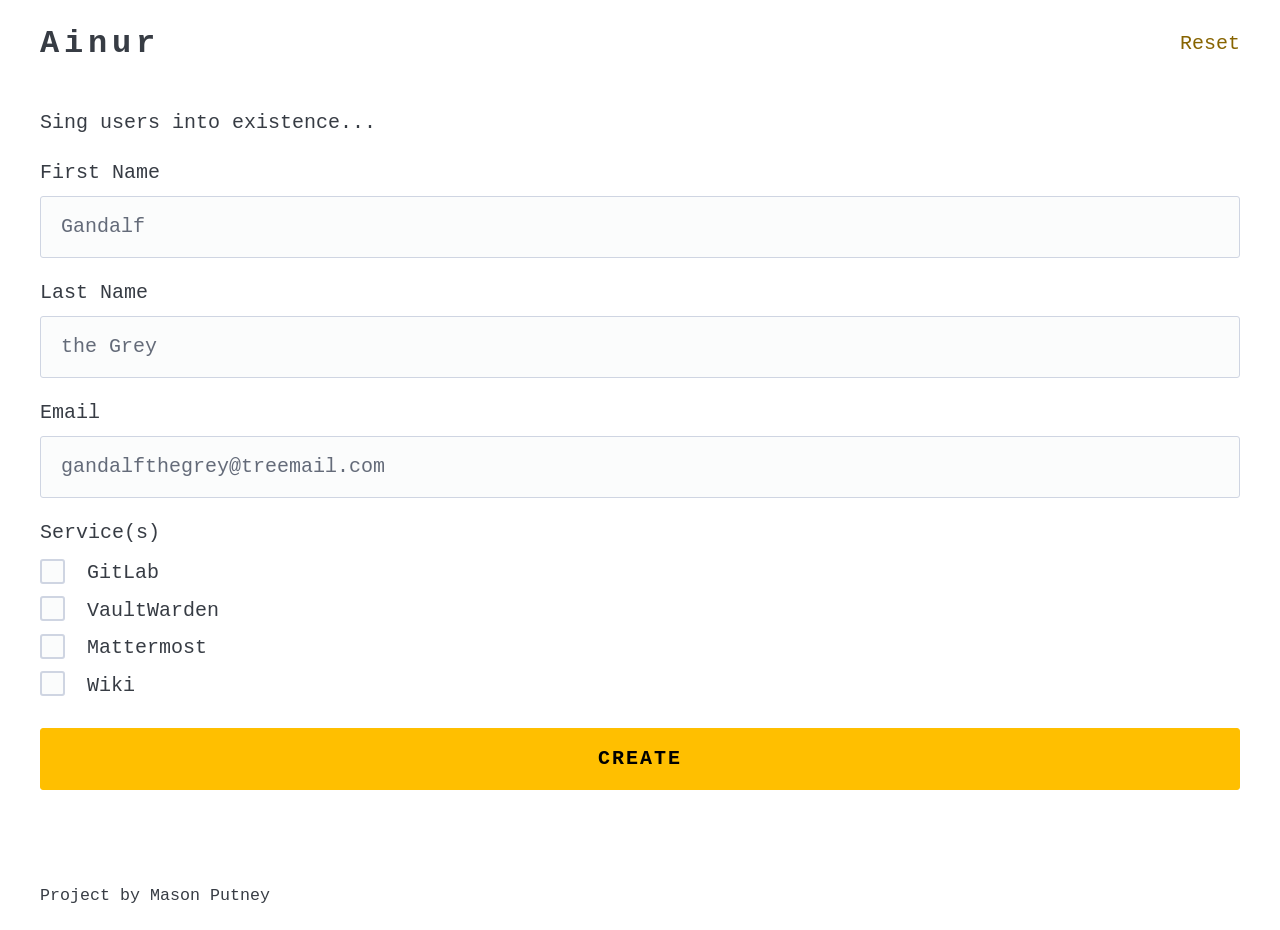
==== commit 3341fe3d: "add closures, handlers, html fragments for error/success, css styling, favicon" ====
--- a/static/index.html
+++ b/static/index.html
@@ -1,10 +1,16 @@
 <!doctype html>
 <html lang="en">
+
+
 <head>
     <meta charset="utf-8">
     <meta name="viewport" content="width=device-width, initial-scale=1">
     <meta name="color-scheme" content="light dark">
     <link rel="stylesheet" href="/static/pico.amber.min.css">
+    <link rel="stylesheet" href="/static/pico.colors.min.css">
+    <link rel="stylesheet" href="/static/style.css">
+    <link rel="icon" href="/static/favicon.ico">
+    <script src="/static/htmx.min.js.js"></script>
     <title>Ainur</title>
     <style>
         body { min-height: 100vh; display: flex; flex-direction: column; }
@@ -15,17 +21,17 @@
 
 <nav class="container">
     <ul>
-        <li><strong>Ainur</strong></li>
+        <li><strong class="ainur-brand">Ainur</strong></li>
     </ul>
     <ul>
-        <li><a href="/">Home</a></li>
+        <li><a href="/">Reset</a></li>
     </ul>
 </nav>
 
 <main class="container">
     <p>Sing users into existence...</p>
 
-    <form method="post" action="/provision">
+    <form>
         <label for="first_name">First Name</label>
         <input type="text" id="first_name" name="first_name" placeholder="Gandalf" required>
 
@@ -33,16 +39,16 @@
         <input type="text" id="last_name" name="last_name" placeholder="the Grey" required>
 
         <label for="email">Email</label>
-        <input type="email" id="email" name="email" placeholder="gandalfthegrey@anduril.com" required>
+        <input type="email" id="email" name="email" placeholder="gandalfthegrey@treemail.com" required>
 
         <fieldset>
-            <legend>Services</legend>
+            <legend>Service(s)</legend>
             <label>
                 <input type="checkbox" name="services" value="gitlab">
                 GitLab
             </label>
             <label>
-                <input type="checkbox" name="services" value="vault">
+                <input type="checkbox" name="services" value="vaultwarden">
                 VaultWarden
             </label>
             <label>
@@ -54,9 +60,21 @@
                 Wiki
             </label>
         </fieldset>
+        <button
+                type="submit"
+                hx-post="/provision"
+                hx-target="#result"
+                hx-swap="innerHTML"
+                hx-disabled-elt="this"
+        >
+            Create
+        </button>
+    </form>
 
-        <button type="submit">Submit</button>
-    </form>
+    <div id="result">
+        <progress class="htmx-indicator"></progress>
+    </div>
+
 </main>
 
 <footer class="container">
--- a/static/pico.colors.min.css
+++ b/static/pico.colors.min.css
@@ -0,0 +1,4 @@
+@charset "UTF-8";/*!
+ * Pico CSS ✨ v2.1.1 (https://picocss.com)
+ * Copyright 2019-2025 - Licensed under MIT
+ */:host,:root{--pico-color-red-950:#1c0d06;--pico-color-red-900:#30130a;--pico-color-red-850:#45150c;--pico-color-red-800:#5c160d;--pico-color-red-750:#72170f;--pico-color-red-700:#861d13;--pico-color-red-650:#9b2318;--pico-color-red-600:#af291d;--pico-color-red-550:#c52f21;--pico-color-red-500:#d93526;--pico-color-red-450:#ee402e;--pico-color-red-400:#f06048;--pico-color-red-350:#f17961;--pico-color-red-300:#f38f79;--pico-color-red-250:#f5a390;--pico-color-red-200:#f5b7a8;--pico-color-red-150:#f6cabf;--pico-color-red-100:#f8dcd6;--pico-color-red-50:#faeeeb;--pico-color-red:#c52f21;--pico-color-pink-950:#25060c;--pico-color-pink-900:#380916;--pico-color-pink-850:#4b0c1f;--pico-color-pink-800:#5f0e28;--pico-color-pink-750:#740f31;--pico-color-pink-700:#88143b;--pico-color-pink-650:#9d1945;--pico-color-pink-600:#b21e4f;--pico-color-pink-550:#c72259;--pico-color-pink-500:#d92662;--pico-color-pink-450:#f42c6f;--pico-color-pink-400:#f6547e;--pico-color-pink-350:#f7708e;--pico-color-pink-300:#f8889e;--pico-color-pink-250:#f99eae;--pico-color-pink-200:#f9b4be;--pico-color-pink-150:#f9c8ce;--pico-color-pink-100:#f9dbdf;--pico-color-pink-50:#fbedef;--pico-color-pink:#d92662;--pico-color-fuchsia-950:#230518;--pico-color-fuchsia-900:#360925;--pico-color-fuchsia-850:#480b33;--pico-color-fuchsia-800:#5c0d41;--pico-color-fuchsia-750:#700e4f;--pico-color-fuchsia-700:#84135e;--pico-color-fuchsia-650:#98176d;--pico-color-fuchsia-600:#ac1c7c;--pico-color-fuchsia-550:#c1208b;--pico-color-fuchsia-500:#d9269d;--pico-color-fuchsia-450:#ed2aac;--pico-color-fuchsia-400:#f748b7;--pico-color-fuchsia-350:#f869bf;--pico-color-fuchsia-300:#f983c7;--pico-color-fuchsia-250:#fa9acf;--pico-color-fuchsia-200:#f9b1d8;--pico-color-fuchsia-150:#f9c6e1;--pico-color-fuchsia-100:#f9daea;--pico-color-fuchsia-50:#fbedf4;--pico-color-fuchsia:#c1208b;--pico-color-purple-950:#1e0820;--pico-color-purple-900:#2d0f33;--pico-color-purple-850:#3d1545;--pico-color-purple-800:#4d1a57;--pico-color-purple-750:#5e206b;--pico-color-purple-700:#6f277d;--pico-color-purple-650:#802e90;--pico-color-purple-600:#9236a4;--pico-color-purple-550:#aa40bf;--pico-color-purple-500:#b645cd;--pico-color-purple-450:#c652dc;--pico-color-purple-400:#cd68e0;--pico-color-purple-350:#d47de4;--pico-color-purple-300:#db90e8;--pico-color-purple-250:#e2a3eb;--pico-color-purple-200:#e7b6ee;--pico-color-purple-150:#edc9f1;--pico-color-purple-100:#f2dcf4;--pico-color-purple-50:#f8eef9;--pico-color-purple:#9236a4;--pico-color-violet-950:#190928;--pico-color-violet-900:#251140;--pico-color-violet-850:#321856;--pico-color-violet-800:#3f1e6d;--pico-color-violet-750:#4d2585;--pico-color-violet-700:#5b2d9c;--pico-color-violet-650:#6935b3;--pico-color-violet-600:#7540bf;--pico-color-violet-550:#8352c5;--pico-color-violet-500:#9062ca;--pico-color-violet-450:#9b71cf;--pico-color-violet-400:#a780d4;--pico-color-violet-350:#b290d9;--pico-color-violet-300:#bd9fdf;--pico-color-violet-250:#c9afe4;--pico-color-violet-200:#d3bfe8;--pico-color-violet-150:#decfed;--pico-color-violet-100:#e8dff2;--pico-color-violet-50:#f3eff7;--pico-color-violet:#7540bf;--pico-color-indigo-950:#110b31;--pico-color-indigo-900:#181546;--pico-color-indigo-850:#1f1e5e;--pico-color-indigo-800:#272678;--pico-color-indigo-750:#2f2f92;--pico-color-indigo-700:#3838ab;--pico-color-indigo-650:#4040bf;--pico-color-indigo-600:#524ed2;--pico-color-indigo-550:#655cd6;--pico-color-indigo-500:#7569da;--pico-color-indigo-450:#8577dd;--pico-color-indigo-400:#9486e1;--pico-color-indigo-350:#a294e5;--pico-color-indigo-300:#b0a3e8;--pico-color-indigo-250:#bdb2ec;--pico-color-indigo-200:#cac1ee;--pico-color-indigo-150:#d8d0f1;--pico-color-indigo-100:#e5e0f4;--pico-color-indigo-50:#f2f0f9;--pico-color-indigo:#524ed2;--pico-color-blue-950:#080f2d;--pico-color-blue-900:#0c1a41;--pico-color-blue-850:#0e2358;--pico-color-blue-800:#0f2d70;--pico-color-blue-750:#0f3888;--pico-color-blue-700:#1343a0;--pico-color-blue-650:#184eb8;--pico-color-blue-600:#1d59d0;--pico-color-blue-550:#2060df;--pico-color-blue-500:#3c71f7;--pico-color-blue-450:#5c7ef8;--pico-color-blue-400:#748bf8;--pico-color-blue-350:#8999f9;--pico-color-blue-300:#9ca7fa;--pico-color-blue-250:#aeb5fb;--pico-color-blue-200:#bfc3fa;--pico-color-blue-150:#d0d2fa;--pico-color-blue-100:#e0e1fa;--pico-color-blue-50:#f0f0fb;--pico-color-blue:#2060df;--pico-color-azure-950:#04121d;--pico-color-azure-900:#061e2f;--pico-color-azure-850:#052940;--pico-color-azure-800:#033452;--pico-color-azure-750:#014063;--pico-color-azure-700:#014c75;--pico-color-azure-650:#015887;--pico-color-azure-600:#02659a;--pico-color-azure-550:#0172ad;--pico-color-azure-500:#017fc0;--pico-color-azure-450:#018cd4;--pico-color-azure-400:#029ae8;--pico-color-azure-350:#01aaff;--pico-color-azure-300:#51b4ff;--pico-color-azure-250:#79c0ff;--pico-color-azure-200:#9bccfd;--pico-color-azure-150:#b7d9fc;--pico-color-azure-100:#d1e5fb;--pico-color-azure-50:#e9f2fc;--pico-color-azure:#0172ad;--pico-color-cyan-950:#041413;--pico-color-cyan-900:#051f1f;--pico-color-cyan-850:#052b2b;--pico-color-cyan-800:#043737;--pico-color-cyan-750:#014343;--pico-color-cyan-700:#015050;--pico-color-cyan-650:#025d5d;--pico-color-cyan-600:#046a6a;--pico-color-cyan-550:#047878;--pico-color-cyan-500:#058686;--pico-color-cyan-450:#059494;--pico-color-cyan-400:#05a2a2;--pico-color-cyan-350:#0ab1b1;--pico-color-cyan-300:#0ac2c2;--pico-color-cyan-250:#0ccece;--pico-color-cyan-200:#25dddd;--pico-color-cyan-150:#3deceb;--pico-color-cyan-100:#58faf9;--pico-color-cyan-50:#c3fcfa;--pico-color-cyan:#047878;--pico-color-jade-950:#04140c;--pico-color-jade-900:#052014;--pico-color-jade-850:#042c1b;--pico-color-jade-800:#033823;--pico-color-jade-750:#00452b;--pico-color-jade-700:#015234;--pico-color-jade-650:#005f3d;--pico-color-jade-600:#006d46;--pico-color-jade-550:#007a50;--pico-color-jade-500:#00895a;--pico-color-jade-450:#029764;--pico-color-jade-400:#00a66e;--pico-color-jade-350:#00b478;--pico-color-jade-300:#00c482;--pico-color-jade-250:#00cc88;--pico-color-jade-200:#21e299;--pico-color-jade-150:#39f1a6;--pico-color-jade-100:#70fcba;--pico-color-jade-50:#cbfce1;--pico-color-jade:#007a50;--pico-color-green-950:#0b1305;--pico-color-green-900:#131f07;--pico-color-green-850:#152b07;--pico-color-green-800:#173806;--pico-color-green-750:#1a4405;--pico-color-green-700:#205107;--pico-color-green-650:#265e09;--pico-color-green-600:#2c6c0c;--pico-color-green-550:#33790f;--pico-color-green-500:#398712;--pico-color-green-450:#409614;--pico-color-green-400:#47a417;--pico-color-green-350:#4eb31b;--pico-color-green-300:#55c21e;--pico-color-green-250:#5dd121;--pico-color-green-200:#62d926;--pico-color-green-150:#77ef3d;--pico-color-green-100:#95fb62;--pico-color-green-50:#d7fbc1;--pico-color-green:#398712;--pico-color-lime-950:#101203;--pico-color-lime-900:#191d03;--pico-color-lime-850:#202902;--pico-color-lime-800:#273500;--pico-color-lime-750:#304100;--pico-color-lime-700:#394d00;--pico-color-lime-650:#435a00;--pico-color-lime-600:#4d6600;--pico-color-lime-550:#577400;--pico-color-lime-500:#628100;--pico-color-lime-450:#6c8f00;--pico-color-lime-400:#779c00;--pico-color-lime-350:#82ab00;--pico-color-lime-300:#8eb901;--pico-color-lime-250:#99c801;--pico-color-lime-200:#a5d601;--pico-color-lime-150:#b2e51a;--pico-color-lime-100:#c1f335;--pico-color-lime-50:#defc85;--pico-color-lime:#a5d601;--pico-color-yellow-950:#141103;--pico-color-yellow-900:#1f1c02;--pico-color-yellow-850:#2b2600;--pico-color-yellow-800:#363100;--pico-color-yellow-750:#423c00;--pico-color-yellow-700:#4e4700;--pico-color-yellow-650:#5b5300;--pico-color-yellow-600:#685f00;--pico-color-yellow-550:#756b00;--pico-color-yellow-500:#827800;--pico-color-yellow-450:#908501;--pico-color-yellow-400:#9e9200;--pico-color-yellow-350:#ad9f00;--pico-color-yellow-300:#bbac00;--pico-color-yellow-250:#caba01;--pico-color-yellow-200:#d9c800;--pico-color-yellow-150:#e8d600;--pico-color-yellow-100:#f2df0d;--pico-color-yellow-50:#fdf1b4;--pico-color-yellow:#f2df0d;--pico-color-amber-950:#161003;--pico-color-amber-900:#231a03;--pico-color-amber-850:#312302;--pico-color-amber-800:#3f2d00;--pico-color-amber-750:#4d3700;--pico-color-amber-700:#5b4200;--pico-color-amber-650:#694d00;--pico-color-amber-600:#785800;--pico-color-amber-550:#876400;--pico-color-amber-500:#977000;--pico-color-amber-450:#a77c00;--pico-color-amber-400:#b78800;--pico-color-amber-350:#c79400;--pico-color-amber-300:#d8a100;--pico-color-amber-250:#e8ae01;--pico-color-amber-200:#ffbf00;--pico-color-amber-150:#fecc63;--pico-color-amber-100:#fddea6;--pico-color-amber-50:#fcefd9;--pico-color-amber:#ffbf00;--pico-color-pumpkin-950:#180f04;--pico-color-pumpkin-900:#271805;--pico-color-pumpkin-850:#372004;--pico-color-pumpkin-800:#482802;--pico-color-pumpkin-750:#593100;--pico-color-pumpkin-700:#693a00;--pico-color-pumpkin-650:#7a4400;--pico-color-pumpkin-600:#8b4f00;--pico-color-pumpkin-550:#9c5900;--pico-color-pumpkin-500:#ad6400;--pico-color-pumpkin-450:#bf6e00;--pico-color-pumpkin-400:#d27a01;--pico-color-pumpkin-350:#e48500;--pico-color-pumpkin-300:#ff9500;--pico-color-pumpkin-250:#ffa23a;--pico-color-pumpkin-200:#feb670;--pico-color-pumpkin-150:#fcca9b;--pico-color-pumpkin-100:#fcdcc1;--pico-color-pumpkin-50:#fceee3;--pico-color-pumpkin:#ff9500;--pico-color-orange-950:#1b0d06;--pico-color-orange-900:#2d1509;--pico-color-orange-850:#411a0a;--pico-color-orange-800:#561e0a;--pico-color-orange-750:#6b220a;--pico-color-orange-700:#7f270b;--pico-color-orange-650:#942d0d;--pico-color-orange-600:#a83410;--pico-color-orange-550:#bd3c13;--pico-color-orange-500:#d24317;--pico-color-orange-450:#e74b1a;--pico-color-orange-400:#f45d2c;--pico-color-orange-350:#f56b3d;--pico-color-orange-300:#f68e68;--pico-color-orange-250:#f8a283;--pico-color-orange-200:#f8b79f;--pico-color-orange-150:#f8cab9;--pico-color-orange-100:#f9dcd2;--pico-color-orange-50:#faeeea;--pico-color-orange:#d24317;--pico-color-sand-950:#111110;--pico-color-sand-900:#1c1b19;--pico-color-sand-850:#272622;--pico-color-sand-800:#32302b;--pico-color-sand-750:#3d3b35;--pico-color-sand-700:#49463f;--pico-color-sand-650:#55524a;--pico-color-sand-600:#615e55;--pico-color-sand-550:#6e6a60;--pico-color-sand-500:#7b776b;--pico-color-sand-450:#888377;--pico-color-sand-400:#959082;--pico-color-sand-350:#a39e8f;--pico-color-sand-300:#b0ab9b;--pico-color-sand-250:#beb8a7;--pico-color-sand-200:#ccc6b4;--pico-color-sand-150:#dad4c2;--pico-color-sand-100:#e8e2d2;--pico-color-sand-50:#f2f0ec;--pico-color-sand:#ccc6b4;--pico-color-grey-950:#111111;--pico-color-grey-900:#1b1b1b;--pico-color-grey-850:#262626;--pico-color-grey-800:#303030;--pico-color-grey-750:#3b3b3b;--pico-color-grey-700:#474747;--pico-color-grey-650:#525252;--pico-color-grey-600:#5e5e5e;--pico-color-grey-550:#6a6a6a;--pico-color-grey-500:#777777;--pico-color-grey-450:#808080;--pico-color-grey-400:#919191;--pico-color-grey-350:#9e9e9e;--pico-color-grey-300:#ababab;--pico-color-grey-250:#b9b9b9;--pico-color-grey-200:#c6c6c6;--pico-color-grey-150:#d4d4d4;--pico-color-grey-100:#e2e2e2;--pico-color-grey-50:#f1f1f1;--pico-color-grey:#ababab;--pico-color-zinc-950:#0f1114;--pico-color-zinc-900:#191c20;--pico-color-zinc-850:#23262c;--pico-color-zinc-800:#2d3138;--pico-color-zinc-750:#373c44;--pico-color-zinc-700:#424751;--pico-color-zinc-650:#4d535e;--pico-color-zinc-600:#5c6370;--pico-color-zinc-550:#646b79;--pico-color-zinc-500:#6f7887;--pico-color-zinc-450:#7b8495;--pico-color-zinc-400:#8891a4;--pico-color-zinc-350:#969eaf;--pico-color-zinc-300:#a4acba;--pico-color-zinc-250:#b3b9c5;--pico-color-zinc-200:#c2c7d0;--pico-color-zinc-150:#d1d5db;--pico-color-zinc-100:#e0e3e7;--pico-color-zinc-50:#f0f1f3;--pico-color-zinc:#646b79;--pico-color-slate-950:#0e1118;--pico-color-slate-900:#181c25;--pico-color-slate-850:#202632;--pico-color-slate-800:#2a3140;--pico-color-slate-750:#333c4e;--pico-color-slate-700:#3d475c;--pico-color-slate-650:#48536b;--pico-color-slate-600:#525f7a;--pico-color-slate-550:#5d6b89;--pico-color-slate-500:#687899;--pico-color-slate-450:#7385a9;--pico-color-slate-400:#8191b5;--pico-color-slate-350:#909ebe;--pico-color-slate-300:#a0acc7;--pico-color-slate-250:#b0b9d0;--pico-color-slate-200:#bfc7d9;--pico-color-slate-150:#cfd5e2;--pico-color-slate-100:#dfe3eb;--pico-color-slate-50:#eff1f4;--pico-color-slate:#525f7a;--pico-color-light:#fff;--pico-color-dark:#000}.pico-color-red-950{color:var(--pico-color-red-950)}.pico-color-red-900{color:var(--pico-color-red-900)}.pico-color-red-850{color:var(--pico-color-red-850)}.pico-color-red-800{color:var(--pico-color-red-800)}.pico-color-red-750{color:var(--pico-color-red-750)}.pico-color-red-700{color:var(--pico-color-red-700)}.pico-color-red-650{color:var(--pico-color-red-650)}.pico-color-red-600{color:var(--pico-color-red-600)}.pico-color-red-550{color:var(--pico-color-red-550)}.pico-color-red-500{color:var(--pico-color-red-500)}.pico-color-red-450{color:var(--pico-color-red-450)}.pico-color-red-400{color:var(--pico-color-red-400)}.pico-color-red-350{color:var(--pico-color-red-350)}.pico-color-red-300{color:var(--pico-color-red-300)}.pico-color-red-250{color:var(--pico-color-red-250)}.pico-color-red-200{color:var(--pico-color-red-200)}.pico-color-red-150{color:var(--pico-color-red-150)}.pico-color-red-100{color:var(--pico-color-red-100)}.pico-color-red-50{color:var(--pico-color-red-50)}.pico-color-red{color:var(--pico-color-red)}.pico-color-pink-950{color:var(--pico-color-pink-950)}.pico-color-pink-900{color:var(--pico-color-pink-900)}.pico-color-pink-850{color:var(--pico-color-pink-850)}.pico-color-pink-800{color:var(--pico-color-pink-800)}.pico-color-pink-750{color:var(--pico-color-pink-750)}.pico-color-pink-700{color:var(--pico-color-pink-700)}.pico-color-pink-650{color:var(--pico-color-pink-650)}.pico-color-pink-600{color:var(--pico-color-pink-600)}.pico-color-pink-550{color:var(--pico-color-pink-550)}.pico-color-pink-500{color:var(--pico-color-pink-500)}.pico-color-pink-450{color:var(--pico-color-pink-450)}.pico-color-pink-400{color:var(--pico-color-pink-400)}.pico-color-pink-350{color:var(--pico-color-pink-350)}.pico-color-pink-300{color:var(--pico-color-pink-300)}.pico-color-pink-250{color:var(--pico-color-pink-250)}.pico-color-pink-200{color:var(--pico-color-pink-200)}.pico-color-pink-150{color:var(--pico-color-pink-150)}.pico-color-pink-100{color:var(--pico-color-pink-100)}.pico-color-pink-50{color:var(--pico-color-pink-50)}.pico-color-pink{color:var(--pico-color-pink)}.pico-color-fuchsia-950{color:var(--pico-color-fuchsia-950)}.pico-color-fuchsia-900{color:var(--pico-color-fuchsia-900)}.pico-color-fuchsia-850{color:var(--pico-color-fuchsia-850)}.pico-color-fuchsia-800{color:var(--pico-color-fuchsia-800)}.pico-color-fuchsia-750{color:var(--pico-color-fuchsia-750)}.pico-color-fuchsia-700{color:var(--pico-color-fuchsia-700)}.pico-color-fuchsia-650{color:var(--pico-color-fuchsia-650)}.pico-color-fuchsia-600{color:var(--pico-color-fuchsia-600)}.pico-color-fuchsia-550{color:var(--pico-color-fuchsia-550)}.pico-color-fuchsia-500{color:var(--pico-color-fuchsia-500)}.pico-color-fuchsia-450{color:var(--pico-color-fuchsia-450)}.pico-color-fuchsia-400{color:var(--pico-color-fuchsia-400)}.pico-color-fuchsia-350{color:var(--pico-color-fuchsia-350)}.pico-color-fuchsia-300{color:var(--pico-color-fuchsia-300)}.pico-color-fuchsia-250{color:var(--pico-color-fuchsia-250)}.pico-color-fuchsia-200{color:var(--pico-color-fuchsia-200)}.pico-color-fuchsia-150{color:var(--pico-color-fuchsia-150)}.pico-color-fuchsia-100{color:var(--pico-color-fuchsia-100)}.pico-color-fuchsia-50{color:var(--pico-color-fuchsia-50)}.pico-color-fuchsia{color:var(--pico-color-fuchsia)}.pico-color-purple-950{color:var(--pico-color-purple-950)}.pico-color-purple-900{color:var(--pico-color-purple-900)}.pico-color-purple-850{color:var(--pico-color-purple-850)}.pico-color-purple-800{color:var(--pico-color-purple-800)}.pico-color-purple-750{color:var(--pico-color-purple-750)}.pico-color-purple-700{color:var(--pico-color-purple-700)}.pico-color-purple-650{color:var(--pico-color-purple-650)}.pico-color-purple-600{color:var(--pico-color-purple-600)}.pico-color-purple-550{color:var(--pico-color-purple-550)}.pico-color-purple-500{color:var(--pico-color-purple-500)}.pico-color-purple-450{color:var(--pico-color-purple-450)}.pico-color-purple-400{color:var(--pico-color-purple-400)}.pico-color-purple-350{color:var(--pico-color-purple-350)}.pico-color-purple-300{color:var(--pico-color-purple-300)}.pico-color-purple-250{color:var(--pico-color-purple-250)}.pico-color-purple-200{color:var(--pico-color-purple-200)}.pico-color-purple-150{color:var(--pico-color-purple-150)}.pico-color-purple-100{color:var(--pico-color-purple-100)}.pico-color-purple-50{color:var(--pico-color-purple-50)}.pico-color-purple{color:var(--pico-color-purple)}.pico-color-violet-950{color:var(--pico-color-violet-950)}.pico-color-violet-900{color:var(--pico-color-violet-900)}.pico-color-violet-850{color:var(--pico-color-violet-850)}.pico-color-violet-800{color:var(--pico-color-violet-800)}.pico-color-violet-750{color:var(--pico-color-violet-750)}.pico-color-violet-700{color:var(--pico-color-violet-700)}.pico-color-violet-650{color:var(--pico-color-violet-650)}.pico-color-violet-600{color:var(--pico-color-violet-600)}.pico-color-violet-550{color:var(--pico-color-violet-550)}.pico-color-violet-500{color:var(--pico-color-violet-500)}.pico-color-violet-450{color:var(--pico-color-violet-450)}.pico-color-violet-400{color:var(--pico-color-violet-400)}.pico-color-violet-350{color:var(--pico-color-violet-350)}.pico-color-violet-300{color:var(--pico-color-violet-300)}.pico-color-violet-250{color:var(--pico-color-violet-250)}.pico-color-violet-200{color:var(--pico-color-violet-200)}.pico-color-violet-150{color:var(--pico-color-violet-150)}.pico-color-violet-100{color:var(--pico-color-violet-100)}.pico-color-violet-50{color:var(--pico-color-violet-50)}.pico-color-violet{color:var(--pico-color-violet)}.pico-color-indigo-950{color:var(--pico-color-indigo-950)}.pico-color-indigo-900{color:var(--pico-color-indigo-900)}.pico-color-indigo-850{color:var(--pico-color-indigo-850)}.pico-color-indigo-800{color:var(--pico-color-indigo-800)}.pico-color-indigo-750{color:var(--pico-color-indigo-750)}.pico-color-indigo-700{color:var(--pico-color-indigo-700)}.pico-color-indigo-650{color:var(--pico-color-indigo-650)}.pico-color-indigo-600{color:var(--pico-color-indigo-600)}.pico-color-indigo-550{color:var(--pico-color-indigo-550)}.pico-color-indigo-500{color:var(--pico-color-indigo-500)}.pico-color-indigo-450{color:var(--pico-color-indigo-450)}.pico-color-indigo-400{color:var(--pico-color-indigo-400)}.pico-color-indigo-350{color:var(--pico-color-indigo-350)}.pico-color-indigo-300{color:var(--pico-color-indigo-300)}.pico-color-indigo-250{color:var(--pico-color-indigo-250)}.pico-color-indigo-200{color:var(--pico-color-indigo-200)}.pico-color-indigo-150{color:var(--pico-color-indigo-150)}.pico-color-indigo-100{color:var(--pico-color-indigo-100)}.pico-color-indigo-50{color:var(--pico-color-indigo-50)}.pico-color-indigo{color:var(--pico-color-indigo)}.pico-color-blue-950{color:var(--pico-color-blue-950)}.pico-color-blue-900{color:var(--pico-color-blue-900)}.pico-color-blue-850{color:var(--pico-color-blue-850)}.pico-color-blue-800{color:var(--pico-color-blue-800)}.pico-color-blue-750{color:var(--pico-color-blue-750)}.pico-color-blue-700{color:var(--pico-color-blue-700)}.pico-color-blue-650{color:var(--pico-color-blue-650)}.pico-color-blue-600{color:var(--pico-color-blue-600)}.pico-color-blue-550{color:var(--pico-color-blue-550)}.pico-color-blue-500{color:var(--pico-color-blue-500)}.pico-color-blue-450{color:var(--pico-color-blue-450)}.pico-color-blue-400{color:var(--pico-color-blue-400)}.pico-color-blue-350{color:var(--pico-color-blue-350)}.pico-color-blue-300{color:var(--pico-color-blue-300)}.pico-color-blue-250{color:var(--pico-color-blue-250)}.pico-color-blue-200{color:var(--pico-color-blue-200)}.pico-color-blue-150{color:var(--pico-color-blue-150)}.pico-color-blue-100{color:var(--pico-color-blue-100)}.pico-color-blue-50{color:var(--pico-color-blue-50)}.pico-color-blue{color:var(--pico-color-blue)}.pico-color-azure-950{color:var(--pico-color-azure-950)}.pico-color-azure-900{color:var(--pico-color-azure-900)}.pico-color-azure-850{color:var(--pico-color-azure-850)}.pico-color-azure-800{color:var(--pico-color-azure-800)}.pico-color-azure-750{color:var(--pico-color-azure-750)}.pico-color-azure-700{color:var(--pico-color-azure-700)}.pico-color-azure-650{color:var(--pico-color-azure-650)}.pico-color-azure-600{color:var(--pico-color-azure-600)}.pico-color-azure-550{color:var(--pico-color-azure-550)}.pico-color-azure-500{color:var(--pico-color-azure-500)}.pico-color-azure-450{color:var(--pico-color-azure-450)}.pico-color-azure-400{color:var(--pico-color-azure-400)}.pico-color-azure-350{color:var(--pico-color-azure-350)}.pico-color-azure-300{color:var(--pico-color-azure-300)}.pico-color-azure-250{color:var(--pico-color-azure-250)}.pico-color-azure-200{color:var(--pico-color-azure-200)}.pico-color-azure-150{color:var(--pico-color-azure-150)}.pico-color-azure-100{color:var(--pico-color-azure-100)}.pico-color-azure-50{color:var(--pico-color-azure-50)}.pico-color-azure{color:var(--pico-color-azure)}.pico-color-cyan-950{color:var(--pico-color-cyan-950)}.pico-color-cyan-900{color:var(--pico-color-cyan-900)}.pico-color-cyan-850{color:var(--pico-color-cyan-850)}.pico-color-cyan-800{color:var(--pico-color-cyan-800)}.pico-color-cyan-750{color:var(--pico-color-cyan-750)}.pico-color-cyan-700{color:var(--pico-color-cyan-700)}.pico-color-cyan-650{color:var(--pico-color-cyan-650)}.pico-color-cyan-600{color:var(--pico-color-cyan-600)}.pico-color-cyan-550{color:var(--pico-color-cyan-550)}.pico-color-cyan-500{color:var(--pico-color-cyan-500)}.pico-color-cyan-450{color:var(--pico-color-cyan-450)}.pico-color-cyan-400{color:var(--pico-color-cyan-400)}.pico-color-cyan-350{color:var(--pico-color-cyan-350)}.pico-color-cyan-300{color:var(--pico-color-cyan-300)}.pico-color-cyan-250{color:var(--pico-color-cyan-250)}.pico-color-cyan-200{color:var(--pico-color-cyan-200)}.pico-color-cyan-150{color:var(--pico-color-cyan-150)}.pico-color-cyan-100{color:var(--pico-color-cyan-100)}.pico-color-cyan-50{color:var(--pico-color-cyan-50)}.pico-color-cyan{color:var(--pico-color-cyan)}.pico-color-jade-950{color:var(--pico-color-jade-950)}.pico-color-jade-900{color:var(--pico-color-jade-900)}.pico-color-jade-850{color:var(--pico-color-jade-850)}.pico-color-jade-800{color:var(--pico-color-jade-800)}.pico-color-jade-750{color:var(--pico-color-jade-750)}.pico-color-jade-700{color:var(--pico-color-jade-700)}.pico-color-jade-650{color:var(--pico-color-jade-650)}.pico-color-jade-600{color:var(--pico-color-jade-600)}.pico-color-jade-550{color:var(--pico-color-jade-550)}.pico-color-jade-500{color:var(--pico-color-jade-500)}.pico-color-jade-450{color:var(--pico-color-jade-450)}.pico-color-jade-400{color:var(--pico-color-jade-400)}.pico-color-jade-350{color:var(--pico-color-jade-350)}.pico-color-jade-300{color:var(--pico-color-jade-300)}.pico-color-jade-250{color:var(--pico-color-jade-250)}.pico-color-jade-200{color:var(--pico-color-jade-200)}.pico-color-jade-150{color:var(--pico-color-jade-150)}.pico-color-jade-100{color:var(--pico-color-jade-100)}.pico-color-jade-50{color:var(--pico-color-jade-50)}.pico-color-jade{color:var(--pico-color-jade)}.pico-color-green-950{color:var(--pico-color-green-950)}.pico-color-green-900{color:var(--pico-color-green-900)}.pico-color-green-850{color:var(--pico-color-green-850)}.pico-color-green-800{color:var(--pico-color-green-800)}.pico-color-green-750{color:var(--pico-color-green-750)}.pico-color-green-700{color:var(--pico-color-green-700)}.pico-color-green-650{color:var(--pico-color-green-650)}.pico-color-green-600{color:var(--pico-color-green-600)}.pico-color-green-550{color:var(--pico-color-green-550)}.pico-color-green-500{color:var(--pico-color-green-500)}.pico-color-green-450{color:var(--pico-color-green-450)}.pico-color-green-400{color:var(--pico-color-green-400)}.pico-color-green-350{color:var(--pico-color-green-350)}.pico-color-green-300{color:var(--pico-color-green-300)}.pico-color-green-250{color:var(--pico-color-green-250)}.pico-color-green-200{color:var(--pico-color-green-200)}.pico-color-green-150{color:var(--pico-color-green-150)}.pico-color-green-100{color:var(--pico-color-green-100)}.pico-color-green-50{color:var(--pico-color-green-50)}.pico-color-green{color:var(--pico-color-green)}.pico-color-lime-950{color:var(--pico-color-lime-950)}.pico-color-lime-900{color:var(--pico-color-lime-900)}.pico-color-lime-850{color:var(--pico-color-lime-850)}.pico-color-lime-800{color:var(--pico-color-lime-800)}.pico-color-lime-750{color:var(--pico-color-lime-750)}.pico-color-lime-700{color:var(--pico-color-lime-700)}.pico-color-lime-650{color:var(--pico-color-lime-650)}.pico-color-lime-600{color:var(--pico-color-lime-600)}.pico-color-lime-550{color:var(--pico-color-lime-550)}.pico-color-lime-500{color:var(--pico-color-lime-500)}.pico-color-lime-450{color:var(--pico-color-lime-450)}.pico-color-lime-400{color:var(--pico-color-lime-400)}.pico-color-lime-350{color:var(--pico-color-lime-350)}.pico-color-lime-300{color:var(--pico-color-lime-300)}.pico-color-lime-250{color:var(--pico-color-lime-250)}.pico-color-lime-200{color:var(--pico-color-lime-200)}.pico-color-lime-150{color:var(--pico-color-lime-150)}.pico-color-lime-100{color:var(--pico-color-lime-100)}.pico-color-lime-50{color:var(--pico-color-lime-50)}.pico-color-lime{color:var(--pico-color-lime)}.pico-color-yellow-950{color:var(--pico-color-yellow-950)}.pico-color-yellow-900{color:var(--pico-color-yellow-900)}.pico-color-yellow-850{color:var(--pico-color-yellow-850)}.pico-color-yellow-800{color:var(--pico-color-yellow-800)}.pico-color-yellow-750{color:var(--pico-color-yellow-750)}.pico-color-yellow-700{color:var(--pico-color-yellow-700)}.pico-color-yellow-650{color:var(--pico-color-yellow-650)}.pico-color-yellow-600{color:var(--pico-color-yellow-600)}.pico-color-yellow-550{color:var(--pico-color-yellow-550)}.pico-color-yellow-500{color:var(--pico-color-yellow-500)}.pico-color-yellow-450{color:var(--pico-color-yellow-450)}.pico-color-yellow-400{color:var(--pico-color-yellow-400)}.pico-color-yellow-350{color:var(--pico-color-yellow-350)}.pico-color-yellow-300{color:var(--pico-color-yellow-300)}.pico-color-yellow-250{color:var(--pico-color-yellow-250)}.pico-color-yellow-200{color:var(--pico-color-yellow-200)}.pico-color-yellow-150{color:var(--pico-color-yellow-150)}.pico-color-yellow-100{color:var(--pico-color-yellow-100)}.pico-color-yellow-50{color:var(--pico-color-yellow-50)}.pico-color-yellow{color:var(--pico-color-yellow)}.pico-color-amber-950{color:var(--pico-color-amber-950)}.pico-color-amber-900{color:var(--pico-color-amber-900)}.pico-color-amber-850{color:var(--pico-color-amber-850)}.pico-color-amber-800{color:var(--pico-color-amber-800)}.pico-color-amber-750{color:var(--pico-color-amber-750)}.pico-color-amber-700{color:var(--pico-color-amber-700)}.pico-color-amber-650{color:var(--pico-color-amber-650)}.pico-color-amber-600{color:var(--pico-color-amber-600)}.pico-color-amber-550{color:var(--pico-color-amber-550)}.pico-color-amber-500{color:var(--pico-color-amber-500)}.pico-color-amber-450{color:var(--pico-color-amber-450)}.pico-color-amber-400{color:var(--pico-color-amber-400)}.pico-color-amber-350{color:var(--pico-color-amber-350)}.pico-color-amber-300{color:var(--pico-color-amber-300)}.pico-color-amber-250{color:var(--pico-color-amber-250)}.pico-color-amber-200{color:var(--pico-color-amber-200)}.pico-color-amber-150{color:var(--pico-color-amber-150)}.pico-color-amber-100{color:var(--pico-color-amber-100)}.pico-color-amber-50{color:var(--pico-color-amber-50)}.pico-color-amber{color:var(--pico-color-amber)}.pico-color-pumpkin-950{color:var(--pico-color-pumpkin-950)}.pico-color-pumpkin-900{color:var(--pico-color-pumpkin-900)}.pico-color-pumpkin-850{color:var(--pico-color-pumpkin-850)}.pico-color-pumpkin-800{color:var(--pico-color-pumpkin-800)}.pico-color-pumpkin-750{color:var(--pico-color-pumpkin-750)}.pico-color-pumpkin-700{color:var(--pico-color-pumpkin-700)}.pico-color-pumpkin-650{color:var(--pico-color-pumpkin-650)}.pico-color-pumpkin-600{color:var(--pico-color-pumpkin-600)}.pico-color-pumpkin-550{color:var(--pico-color-pumpkin-550)}.pico-color-pumpkin-500{color:var(--pico-color-pumpkin-500)}.pico-color-pumpkin-450{color:var(--pico-color-pumpkin-450)}.pico-color-pumpkin-400{color:var(--pico-color-pumpkin-400)}.pico-color-pumpkin-350{color:var(--pico-color-pumpkin-350)}.pico-color-pumpkin-300{color:var(--pico-color-pumpkin-300)}.pico-color-pumpkin-250{color:var(--pico-color-pumpkin-250)}.pico-color-pumpkin-200{color:var(--pico-color-pumpkin-200)}.pico-color-pumpkin-150{color:var(--pico-color-pumpkin-150)}.pico-color-pumpkin-100{color:var(--pico-color-pumpkin-100)}.pico-color-pumpkin-50{color:var(--pico-color-pumpkin-50)}.pico-color-pumpkin{color:var(--pico-color-pumpkin)}.pico-color-orange-950{color:var(--pico-color-orange-950)}.pico-color-orange-900{color:var(--pico-color-orange-900)}.pico-color-orange-850{color:var(--pico-color-orange-850)}.pico-color-orange-800{color:var(--pico-color-orange-800)}.pico-color-orange-750{color:var(--pico-color-orange-750)}.pico-color-orange-700{color:var(--pico-color-orange-700)}.pico-color-orange-650{color:var(--pico-color-orange-650)}.pico-color-orange-600{color:var(--pico-color-orange-600)}.pico-color-orange-550{color:var(--pico-color-orange-550)}.pico-color-orange-500{color:var(--pico-color-orange-500)}.pico-color-orange-450{color:var(--pico-color-orange-450)}.pico-color-orange-400{color:var(--pico-color-orange-400)}.pico-color-orange-350{color:var(--pico-color-orange-350)}.pico-color-orange-300{color:var(--pico-color-orange-300)}.pico-color-orange-250{color:var(--pico-color-orange-250)}.pico-color-orange-200{color:var(--pico-color-orange-200)}.pico-color-orange-150{color:var(--pico-color-orange-150)}.pico-color-orange-100{color:var(--pico-color-orange-100)}.pico-color-orange-50{color:var(--pico-color-orange-50)}.pico-color-orange{color:var(--pico-color-orange)}.pico-color-sand-950{color:var(--pico-color-sand-950)}.pico-color-sand-900{color:var(--pico-color-sand-900)}.pico-color-sand-850{color:var(--pico-color-sand-850)}.pico-color-sand-800{color:var(--pico-color-sand-800)}.pico-color-sand-750{color:var(--pico-color-sand-750)}.pico-color-sand-700{color:var(--pico-color-sand-700)}.pico-color-sand-650{color:var(--pico-color-sand-650)}.pico-color-sand-600{color:var(--pico-color-sand-600)}.pico-color-sand-550{color:var(--pico-color-sand-550)}.pico-color-sand-500{color:var(--pico-color-sand-500)}.pico-color-sand-450{color:var(--pico-color-sand-450)}.pico-color-sand-400{color:var(--pico-color-sand-400)}.pico-color-sand-350{color:var(--pico-color-sand-350)}.pico-color-sand-300{color:var(--pico-color-sand-300)}.pico-color-sand-250{color:var(--pico-color-sand-250)}.pico-color-sand-200{color:var(--pico-color-sand-200)}.pico-color-sand-150{color:var(--pico-color-sand-150)}.pico-color-sand-100{color:var(--pico-color-sand-100)}.pico-color-sand-50{color:var(--pico-color-sand-50)}.pico-color-sand{color:var(--pico-color-sand)}.pico-color-grey-950{color:var(--pico-color-grey-950)}.pico-color-grey-900{color:var(--pico-color-grey-900)}.pico-color-grey-850{color:var(--pico-color-grey-850)}.pico-color-grey-800{color:var(--pico-color-grey-800)}.pico-color-grey-750{color:var(--pico-color-grey-750)}.pico-color-grey-700{color:var(--pico-color-grey-700)}.pico-color-grey-650{color:var(--pico-color-grey-650)}.pico-color-grey-600{color:var(--pico-color-grey-600)}.pico-color-grey-550{color:var(--pico-color-grey-550)}.pico-color-grey-500{color:var(--pico-color-grey-500)}.pico-color-grey-450{color:var(--pico-color-grey-450)}.pico-color-grey-400{color:var(--pico-color-grey-400)}.pico-color-grey-350{color:var(--pico-color-grey-350)}.pico-color-grey-300{color:var(--pico-color-grey-300)}.pico-color-grey-250{color:var(--pico-color-grey-250)}.pico-color-grey-200{color:var(--pico-color-grey-200)}.pico-color-grey-150{color:var(--pico-color-grey-150)}.pico-color-grey-100{color:var(--pico-color-grey-100)}.pico-color-grey-50{color:var(--pico-color-grey-50)}.pico-color-grey{color:var(--pico-color-grey)}.pico-color-zinc-950{color:var(--pico-color-zinc-950)}.pico-color-zinc-900{color:var(--pico-color-zinc-900)}.pico-color-zinc-850{color:var(--pico-color-zinc-850)}.pico-color-zinc-800{color:var(--pico-color-zinc-800)}.pico-color-zinc-750{color:var(--pico-color-zinc-750)}.pico-color-zinc-700{color:var(--pico-color-zinc-700)}.pico-color-zinc-650{color:var(--pico-color-zinc-650)}.pico-color-zinc-600{color:var(--pico-color-zinc-600)}.pico-color-zinc-550{color:var(--pico-color-zinc-550)}.pico-color-zinc-500{color:var(--pico-color-zinc-500)}.pico-color-zinc-450{color:var(--pico-color-zinc-450)}.pico-color-zinc-400{color:var(--pico-color-zinc-400)}.pico-color-zinc-350{color:var(--pico-color-zinc-350)}.pico-color-zinc-300{color:var(--pico-color-zinc-300)}.pico-color-zinc-250{color:var(--pico-color-zinc-250)}.pico-color-zinc-200{color:var(--pico-color-zinc-200)}.pico-color-zinc-150{color:var(--pico-color-zinc-150)}.pico-color-zinc-100{color:var(--pico-color-zinc-100)}.pico-color-zinc-50{color:var(--pico-color-zinc-50)}.pico-color-zinc{color:var(--pico-color-zinc)}.pico-color-slate-950{color:var(--pico-color-slate-950)}.pico-color-slate-900{color:var(--pico-color-slate-900)}.pico-color-slate-850{color:var(--pico-color-slate-850)}.pico-color-slate-800{color:var(--pico-color-slate-800)}.pico-color-slate-750{color:var(--pico-color-slate-750)}.pico-color-slate-700{color:var(--pico-color-slate-700)}.pico-color-slate-650{color:var(--pico-color-slate-650)}.pico-color-slate-600{color:var(--pico-color-slate-600)}.pico-color-slate-550{color:var(--pico-color-slate-550)}.pico-color-slate-500{color:var(--pico-color-slate-500)}.pico-color-slate-450{color:var(--pico-color-slate-450)}.pico-color-slate-400{color:var(--pico-color-slate-400)}.pico-color-slate-350{color:var(--pico-color-slate-350)}.pico-color-slate-300{color:var(--pico-color-slate-300)}.pico-color-slate-250{color:var(--pico-color-slate-250)}.pico-color-slate-200{color:var(--pico-color-slate-200)}.pico-color-slate-150{color:var(--pico-color-slate-150)}.pico-color-slate-100{color:var(--pico-color-slate-100)}.pico-color-slate-50{color:var(--pico-color-slate-50)}.pico-color-slate{color:var(--pico-color-slate)}.pico-background-red-950{background-color:var(--pico-color-red-950);color:var(--pico-color-light)}.pico-background-red-900{background-color:var(--pico-color-red-900);color:var(--pico-color-light)}.pico-background-red-850{background-color:var(--pico-color-red-850);color:var(--pico-color-light)}.pico-background-red-800{background-color:var(--pico-color-red-800);color:var(--pico-color-light)}.pico-background-red-750{background-color:var(--pico-color-red-750);color:var(--pico-color-light)}.pico-background-red-700{background-color:var(--pico-color-red-700);color:var(--pico-color-light)}.pico-background-red-650{background-color:var(--pico-color-red-650);color:var(--pico-color-light)}.pico-background-red-600{background-color:var(--pico-color-red-600);color:var(--pico-color-light)}.pico-background-red-550{background-color:var(--pico-color-red-550);color:var(--pico-color-light)}.pico-background-red-500{background-color:var(--pico-color-red-500);color:var(--pico-color-light)}.pico-background-red-450{background-color:var(--pico-color-red-450);color:var(--pico-color-light)}.pico-background-red-400{background-color:var(--pico-color-red-400);color:var(--pico-color-dark)}.pico-background-red-350{background-color:var(--pico-color-red-350);color:var(--pico-color-dark)}.pico-background-red-300{background-color:var(--pico-color-red-300);color:var(--pico-color-dark)}.pico-background-red-250{background-color:var(--pico-color-red-250);color:var(--pico-color-dark)}.pico-background-red-200{background-color:var(--pico-color-red-200);color:var(--pico-color-dark)}.pico-background-red-150{background-color:var(--pico-color-red-150);color:var(--pico-color-dark)}.pico-background-red-100{background-color:var(--pico-color-red-100);color:var(--pico-color-dark)}.pico-background-red-50{background-color:var(--pico-color-red-50);color:var(--pico-color-dark)}.pico-background-red{background-color:var(--pico-color-red);color:var(--pico-color-light)}.pico-background-pink-950{background-color:var(--pico-color-pink-950);color:var(--pico-color-light)}.pico-background-pink-900{background-color:var(--pico-color-pink-900);color:var(--pico-color-light)}.pico-background-pink-850{background-color:var(--pico-color-pink-850);color:var(--pico-color-light)}.pico-background-pink-800{background-color:var(--pico-color-pink-800);color:var(--pico-color-light)}.pico-background-pink-750{background-color:var(--pico-color-pink-750);color:var(--pico-color-light)}.pico-background-pink-700{background-color:var(--pico-color-pink-700);color:var(--pico-color-light)}.pico-background-pink-650{background-color:var(--pico-color-pink-650);color:var(--pico-color-light)}.pico-background-pink-600{background-color:var(--pico-color-pink-600);color:var(--pico-color-light)}.pico-background-pink-550{background-color:var(--pico-color-pink-550);color:var(--pico-color-light)}.pico-background-pink-500{background-color:var(--pico-color-pink-500);color:var(--pico-color-light)}.pico-background-pink-450{background-color:var(--pico-color-pink-450);color:var(--pico-color-light)}.pico-background-pink-400{background-color:var(--pico-color-pink-400);color:var(--pico-color-dark)}.pico-background-pink-350{background-color:var(--pico-color-pink-350);color:var(--pico-color-dark)}.pico-background-pink-300{background-color:var(--pico-color-pink-300);color:var(--pico-color-dark)}.pico-background-pink-250{background-color:var(--pico-color-pink-250);color:var(--pico-color-dark)}.pico-background-pink-200{background-color:var(--pico-color-pink-200);color:var(--pico-color-dark)}.pico-background-pink-150{background-color:var(--pico-color-pink-150);color:var(--pico-color-dark)}.pico-background-pink-100{background-color:var(--pico-color-pink-100);color:var(--pico-color-dark)}.pico-background-pink-50{background-color:var(--pico-color-pink-50);color:var(--pico-color-dark)}.pico-background-pink{background-color:var(--pico-color-pink);color:var(--pico-color-light)}.pico-background-fuchsia-950{background-color:var(--pico-color-fuchsia-950);color:var(--pico-color-light)}.pico-background-fuchsia-900{background-color:var(--pico-color-fuchsia-900);color:var(--pico-color-light)}.pico-background-fuchsia-850{background-color:var(--pico-color-fuchsia-850);color:var(--pico-color-light)}.pico-background-fuchsia-800{background-color:var(--pico-color-fuchsia-800);color:var(--pico-color-light)}.pico-background-fuchsia-750{background-color:var(--pico-color-fuchsia-750);color:var(--pico-color-light)}.pico-background-fuchsia-700{background-color:var(--pico-color-fuchsia-700);color:var(--pico-color-light)}.pico-background-fuchsia-650{background-color:var(--pico-color-fuchsia-650);color:var(--pico-color-light)}.pico-background-fuchsia-600{background-color:var(--pico-color-fuchsia-600);color:var(--pico-color-light)}.pico-background-fuchsia-550{background-color:var(--pico-color-fuchsia-550);color:var(--pico-color-light)}.pico-background-fuchsia-500{background-color:var(--pico-color-fuchsia-500);color:var(--pico-color-light)}.pico-background-fuchsia-450{background-color:var(--pico-color-fuchsia-450);color:var(--pico-color-light)}.pico-background-fuchsia-400{background-color:var(--pico-color-fuchsia-400);color:var(--pico-color-dark)}.pico-background-fuchsia-350{background-color:var(--pico-color-fuchsia-350);color:var(--pico-color-dark)}.pico-background-fuchsia-300{background-color:var(--pico-color-fuchsia-300);color:var(--pico-color-dark)}.pico-background-fuchsia-250{background-color:var(--pico-color-fuchsia-250);color:var(--pico-color-dark)}.pico-background-fuchsia-200{background-color:var(--pico-color-fuchsia-200);color:var(--pico-color-dark)}.pico-background-fuchsia-150{background-color:var(--pico-color-fuchsia-150);color:var(--pico-color-dark)}.pico-background-fuchsia-100{background-color:var(--pico-color-fuchsia-100);color:var(--pico-color-dark)}.pico-background-fuchsia-50{background-color:var(--pico-color-fuchsia-50);color:var(--pico-color-dark)}.pico-background-fuchsia{background-color:var(--pico-color-fuchsia);color:var(--pico-color-light)}.pico-background-purple-950{background-color:var(--pico-color-purple-950);color:var(--pico-color-light)}.pico-background-purple-900{background-color:var(--pico-color-purple-900);color:var(--pico-color-light)}.pico-background-purple-850{background-color:var(--pico-color-purple-850);color:var(--pico-color-light)}.pico-background-purple-800{background-color:var(--pico-color-purple-800);color:var(--pico-color-light)}.pico-background-purple-750{background-color:var(--pico-color-purple-750);color:var(--pico-color-light)}.pico-background-purple-700{background-color:var(--pico-color-purple-700);color:var(--pico-color-light)}.pico-background-purple-650{background-color:var(--pico-color-purple-650);color:var(--pico-color-light)}.pico-background-purple-600{background-color:var(--pico-color-purple-600);color:var(--pico-color-light)}.pico-background-purple-550{background-color:var(--pico-color-purple-550);color:var(--pico-color-light)}.pico-background-purple-500{background-color:var(--pico-color-purple-500);color:var(--pico-color-light)}.pico-background-purple-450{background-color:var(--pico-color-purple-450);color:var(--pico-color-dark)}.pico-background-purple-400{background-color:var(--pico-color-purple-400);color:var(--pico-color-dark)}.pico-background-purple-350{background-color:var(--pico-color-purple-350);color:var(--pico-color-dark)}.pico-background-purple-300{background-color:var(--pico-color-purple-300);color:var(--pico-color-dark)}.pico-background-purple-250{background-color:var(--pico-color-purple-250);color:var(--pico-color-dark)}.pico-background-purple-200{background-color:var(--pico-color-purple-200);color:var(--pico-color-dark)}.pico-background-purple-150{background-color:var(--pico-color-purple-150);color:var(--pico-color-dark)}.pico-background-purple-100{background-color:var(--pico-color-purple-100);color:var(--pico-color-dark)}.pico-background-purple-50{background-color:var(--pico-color-purple-50);color:var(--pico-color-dark)}.pico-background-purple{background-color:var(--pico-color-purple);color:var(--pico-color-light)}.pico-background-violet-950{background-color:var(--pico-color-violet-950);color:var(--pico-color-light)}.pico-background-violet-900{background-color:var(--pico-color-violet-900);color:var(--pico-color-light)}.pico-background-violet-850{background-color:var(--pico-color-violet-850);color:var(--pico-color-light)}.pico-background-violet-800{background-color:var(--pico-color-violet-800);color:var(--pico-color-light)}.pico-background-violet-750{background-color:var(--pico-color-violet-750);color:var(--pico-color-light)}.pico-background-violet-700{background-color:var(--pico-color-violet-700);color:var(--pico-color-light)}.pico-background-violet-650{background-color:var(--pico-color-violet-650);color:var(--pico-color-light)}.pico-background-violet-600{background-color:var(--pico-color-violet-600);color:var(--pico-color-light)}.pico-background-violet-550{background-color:var(--pico-color-violet-550);color:var(--pico-color-light)}.pico-background-violet-500{background-color:var(--pico-color-violet-500);color:var(--pico-color-light)}.pico-background-violet-450{background-color:var(--pico-color-violet-450);color:var(--pico-color-dark)}.pico-background-violet-400{background-color:var(--pico-color-violet-400);color:var(--pico-color-dark)}.pico-background-violet-350{background-color:var(--pico-color-violet-350);color:var(--pico-color-dark)}.pico-background-violet-300{background-color:var(--pico-color-violet-300);color:var(--pico-color-dark)}.pico-background-violet-250{background-color:var(--pico-color-violet-250);color:var(--pico-color-dark)}.pico-background-violet-200{background-color:var(--pico-color-violet-200);color:var(--pico-color-dark)}.pico-background-violet-150{background-color:var(--pico-color-violet-150);color:var(--pico-color-dark)}.pico-background-violet-100{background-color:var(--pico-color-violet-100);color:var(--pico-color-dark)}.pico-background-violet-50{background-color:var(--pico-color-violet-50);color:var(--pico-color-dark)}.pico-background-violet{background-color:var(--pico-color-violet);color:var(--pico-color-light)}.pico-background-indigo-950{background-color:var(--pico-color-indigo-950);color:var(--pico-color-light)}.pico-background-indigo-900{background-color:var(--pico-color-indigo-900);color:var(--pico-color-light)}.pico-background-indigo-850{background-color:var(--pico-color-indigo-850);color:var(--pico-color-light)}.pico-background-indigo-800{background-color:var(--pico-color-indigo-800);color:var(--pico-color-light)}.pico-background-indigo-750{background-color:var(--pico-color-indigo-750);color:var(--pico-color-light)}.pico-background-indigo-700{background-color:var(--pico-color-indigo-700);color:var(--pico-color-light)}.pico-background-indigo-650{background-color:var(--pico-color-indigo-650);color:var(--pico-color-light)}.pico-background-indigo-600{background-color:var(--pico-color-indigo-600);color:var(--pico-color-light)}.pico-background-indigo-550{background-color:var(--pico-color-indigo-550);color:var(--pico-color-light)}.pico-background-indigo-500{background-color:var(--pico-color-indigo-500);color:var(--pico-color-light)}.pico-background-indigo-450{background-color:var(--pico-color-indigo-450);color:var(--pico-color-dark)}.pico-background-indigo-400{background-color:var(--pico-color-indigo-400);color:var(--pico-color-dark)}.pico-background-indigo-350{background-color:var(--pico-color-indigo-350);color:var(--pico-color-dark)}.pico-background-indigo-300{background-color:var(--pico-color-indigo-300);color:var(--pico-color-dark)}.pico-background-indigo-250{background-color:var(--pico-color-indigo-250);color:var(--pico-color-dark)}.pico-background-indigo-200{background-color:var(--pico-color-indigo-200);color:var(--pico-color-dark)}.pico-background-indigo-150{background-color:var(--pico-color-indigo-150);color:var(--pico-color-dark)}.pico-background-indigo-100{background-color:var(--pico-color-indigo-100);color:var(--pico-color-dark)}.pico-background-indigo-50{background-color:var(--pico-color-indigo-50);color:var(--pico-color-dark)}.pico-background-indigo{background-color:var(--pico-color-indigo);color:var(--pico-color-light)}.pico-background-blue-950{background-color:var(--pico-color-blue-950);color:var(--pico-color-light)}.pico-background-blue-900{background-color:var(--pico-color-blue-900);color:var(--pico-color-light)}.pico-background-blue-850{background-color:var(--pico-color-blue-850);color:var(--pico-color-light)}.pico-background-blue-800{background-color:var(--pico-color-blue-800);color:var(--pico-color-light)}.pico-background-blue-750{background-color:var(--pico-color-blue-750);color:var(--pico-color-light)}.pico-background-blue-700{background-color:var(--pico-color-blue-700);color:var(--pico-color-light)}.pico-background-blue-650{background-color:var(--pico-color-blue-650);color:var(--pico-color-light)}.pico-background-blue-600{background-color:var(--pico-color-blue-600);color:var(--pico-color-light)}.pico-background-blue-550{background-color:var(--pico-color-blue-550);color:var(--pico-color-light)}.pico-background-blue-500{background-color:var(--pico-color-blue-500);color:var(--pico-color-light)}.pico-background-blue-450{background-color:var(--pico-color-blue-450);color:var(--pico-color-dark)}.pico-background-blue-400{background-color:var(--pico-color-blue-400);color:var(--pico-color-dark)}.pico-background-blue-350{background-color:var(--pico-color-blue-350);color:var(--pico-color-dark)}.pico-background-blue-300{background-color:var(--pico-color-blue-300);color:var(--pico-color-dark)}.pico-background-blue-250{background-color:var(--pico-color-blue-250);color:var(--pico-color-dark)}.pico-background-blue-200{background-color:var(--pico-color-blue-200);color:var(--pico-color-dark)}.pico-background-blue-150{background-color:var(--pico-color-blue-150);color:var(--pico-color-dark)}.pico-background-blue-100{background-color:var(--pico-color-blue-100);color:var(--pico-color-dark)}.pico-background-blue-50{background-color:var(--pico-color-blue-50);color:var(--pico-color-dark)}.pico-background-blue{background-color:var(--pico-color-blue);color:var(--pico-color-light)}.pico-background-azure-950{background-color:var(--pico-color-azure-950);color:var(--pico-color-light)}.pico-background-azure-900{background-color:var(--pico-color-azure-900);color:var(--pico-color-light)}.pico-background-azure-850{background-color:var(--pico-color-azure-850);color:var(--pico-color-light)}.pico-background-azure-800{background-color:var(--pico-color-azure-800);color:var(--pico-color-light)}.pico-background-azure-750{background-color:var(--pico-color-azure-750);color:var(--pico-color-light)}.pico-background-azure-700{background-color:var(--pico-color-azure-700);color:var(--pico-color-light)}.pico-background-azure-650{background-color:var(--pico-color-azure-650);color:var(--pico-color-light)}.pico-background-azure-600{background-color:var(--pico-color-azure-600);color:var(--pico-color-light)}.pico-background-azure-550{background-color:var(--pico-color-azure-550);color:var(--pico-color-light)}.pico-background-azure-500{background-color:var(--pico-color-azure-500);color:var(--pico-color-light)}.pico-background-azure-450{background-color:var(--pico-color-azure-450);color:var(--pico-color-light)}.pico-background-azure-400{background-color:var(--pico-color-azure-400);color:var(--pico-color-light)}.pico-background-azure-350{background-color:var(--pico-color-azure-350);color:var(--pico-color-dark)}.pico-background-azure-300{background-color:var(--pico-color-azure-300);color:var(--pico-color-dark)}.pico-background-azure-250{background-color:var(--pico-color-azure-250);color:var(--pico-color-dark)}.pico-background-azure-200{background-color:var(--pico-color-azure-200);color:var(--pico-color-dark)}.pico-background-azure-150{background-color:var(--pico-color-azure-150);color:var(--pico-color-dark)}.pico-background-azure-100{background-color:var(--pico-color-azure-100);color:var(--pico-color-dark)}.pico-background-azure-50{background-color:var(--pico-color-azure-50);color:var(--pico-color-dark)}.pico-background-azure{background-color:var(--pico-color-azure);color:var(--pico-color-light)}.pico-background-cyan-950{background-color:var(--pico-color-cyan-950);color:var(--pico-color-light)}.pico-background-cyan-900{background-color:var(--pico-color-cyan-900);color:var(--pico-color-light)}.pico-background-cyan-850{background-color:var(--pico-color-cyan-850);color:var(--pico-color-light)}.pico-background-cyan-800{background-color:var(--pico-color-cyan-800);color:var(--pico-color-light)}.pico-background-cyan-750{background-color:var(--pico-color-cyan-750);color:var(--pico-color-light)}.pico-background-cyan-700{background-color:var(--pico-color-cyan-700);color:var(--pico-color-light)}.pico-background-cyan-650{background-color:var(--pico-color-cyan-650);color:var(--pico-color-light)}.pico-background-cyan-600{background-color:var(--pico-color-cyan-600);color:var(--pico-color-light)}.pico-background-cyan-550{background-color:var(--pico-color-cyan-550);color:var(--pico-color-light)}.pico-background-cyan-500{background-color:var(--pico-color-cyan-500);color:var(--pico-color-light)}.pico-background-cyan-450{background-color:var(--pico-color-cyan-450);color:var(--pico-color-light)}.pico-background-cyan-400{background-color:var(--pico-color-cyan-400);color:var(--pico-color-light)}.pico-background-cyan-350{background-color:var(--pico-color-cyan-350);color:var(--pico-color-light)}.pico-background-cyan-300{background-color:var(--pico-color-cyan-300);color:var(--pico-color-dark)}.pico-background-cyan-250{background-color:var(--pico-color-cyan-250);color:var(--pico-color-dark)}.pico-background-cyan-200{background-color:var(--pico-color-cyan-200);color:var(--pico-color-dark)}.pico-background-cyan-150{background-color:var(--pico-color-cyan-150);color:var(--pico-color-dark)}.pico-background-cyan-100{background-color:var(--pico-color-cyan-100);color:var(--pico-color-dark)}.pico-background-cyan-50{background-color:var(--pico-color-cyan-50);color:var(--pico-color-dark)}.pico-background-cyan{background-color:var(--pico-color-cyan);color:var(--pico-color-light)}.pico-background-jade-950{background-color:var(--pico-color-jade-950);color:var(--pico-color-light)}.pico-background-jade-900{background-color:var(--pico-color-jade-900);color:var(--pico-color-light)}.pico-background-jade-850{background-color:var(--pico-color-jade-850);color:var(--pico-color-light)}.pico-background-jade-800{background-color:var(--pico-color-jade-800);color:var(--pico-color-light)}.pico-background-jade-750{background-color:var(--pico-color-jade-750);color:var(--pico-color-light)}.pico-background-jade-700{background-color:var(--pico-color-jade-700);color:var(--pico-color-light)}.pico-background-jade-650{background-color:var(--pico-color-jade-650);color:var(--pico-color-light)}.pico-background-jade-600{background-color:var(--pico-color-jade-600);color:var(--pico-color-light)}.pico-background-jade-550{background-color:var(--pico-color-jade-550);color:var(--pico-color-light)}.pico-background-jade-500{background-color:var(--pico-color-jade-500);color:var(--pico-color-light)}.pico-background-jade-450{background-color:var(--pico-color-jade-450);color:var(--pico-color-light)}.pico-background-jade-400{background-color:var(--pico-color-jade-400);color:var(--pico-color-light)}.pico-background-jade-350{background-color:var(--pico-color-jade-350);color:var(--pico-color-light)}.pico-background-jade-300{background-color:var(--pico-color-jade-300);color:var(--pico-color-dark)}.pico-background-jade-250{background-color:var(--pico-color-jade-250);color:var(--pico-color-dark)}.pico-background-jade-200{background-color:var(--pico-color-jade-200);color:var(--pico-color-dark)}.pico-background-jade-150{background-color:var(--pico-color-jade-150);color:var(--pico-color-dark)}.pico-background-jade-100{background-color:var(--pico-color-jade-100);color:var(--pico-color-dark)}.pico-background-jade-50{background-color:var(--pico-color-jade-50);color:var(--pico-color-dark)}.pico-background-jade{background-color:var(--pico-color-jade);color:var(--pico-color-light)}.pico-background-green-950{background-color:var(--pico-color-green-950);color:var(--pico-color-light)}.pico-background-green-900{background-color:var(--pico-color-green-900);color:var(--pico-color-light)}.pico-background-green-850{background-color:var(--pico-color-green-850);color:var(--pico-color-light)}.pico-background-green-800{background-color:var(--pico-color-green-800);color:var(--pico-color-light)}.pico-background-green-750{background-color:var(--pico-color-green-750);color:var(--pico-color-light)}.pico-background-green-700{background-color:var(--pico-color-green-700);color:var(--pico-color-light)}.pico-background-green-650{background-color:var(--pico-color-green-650);color:var(--pico-color-light)}.pico-background-green-600{background-color:var(--pico-color-green-600);color:var(--pico-color-light)}.pico-background-green-550{background-color:var(--pico-color-green-550);color:var(--pico-color-light)}.pico-background-green-500{background-color:var(--pico-color-green-500);color:var(--pico-color-light)}.pico-background-green-450{background-color:var(--pico-color-green-450);color:var(--pico-color-light)}.pico-background-green-400{background-color:var(--pico-color-green-400);color:var(--pico-color-light)}.pico-background-green-350{background-color:var(--pico-color-green-350);color:var(--pico-color-dark)}.pico-background-green-300{background-color:var(--pico-color-green-300);color:var(--pico-color-dark)}.pico-background-green-250{background-color:var(--pico-color-green-250);color:var(--pico-color-dark)}.pico-background-green-200{background-color:var(--pico-color-green-200);color:var(--pico-color-dark)}.pico-background-green-150{background-color:var(--pico-color-green-150);color:var(--pico-color-dark)}.pico-background-green-100{background-color:var(--pico-color-green-100);color:var(--pico-color-dark)}.pico-background-green-50{background-color:var(--pico-color-green-50);color:var(--pico-color-dark)}.pico-background-green{background-color:var(--pico-color-green);color:var(--pico-color-light)}.pico-background-lime-950{background-color:var(--pico-color-lime-950);color:var(--pico-color-light)}.pico-background-lime-900{background-color:var(--pico-color-lime-900);color:var(--pico-color-light)}.pico-background-lime-850{background-color:var(--pico-color-lime-850);color:var(--pico-color-light)}.pico-background-lime-800{background-color:var(--pico-color-lime-800);color:var(--pico-color-light)}.pico-background-lime-750{background-color:var(--pico-color-lime-750);color:var(--pico-color-light)}.pico-background-lime-700{background-color:var(--pico-color-lime-700);color:var(--pico-color-light)}.pico-background-lime-650{background-color:var(--pico-color-lime-650);color:var(--pico-color-light)}.pico-background-lime-600{background-color:var(--pico-color-lime-600);color:var(--pico-color-light)}.pico-background-lime-550{background-color:var(--pico-color-lime-550);color:var(--pico-color-light)}.pico-background-lime-500{background-color:var(--pico-color-lime-500);color:var(--pico-color-light)}.pico-background-lime-450{background-color:var(--pico-color-lime-450);color:var(--pico-color-light)}.pico-background-lime-400{background-color:var(--pico-color-lime-400);color:var(--pico-color-light)}.pico-background-lime-350{background-color:var(--pico-color-lime-350);color:var(--pico-color-dark)}.pico-background-lime-300{background-color:var(--pico-color-lime-300);color:var(--pico-color-dark)}.pico-background-lime-250{background-color:var(--pico-color-lime-250);color:var(--pico-color-dark)}.pico-background-lime-200{background-color:var(--pico-color-lime-200);color:var(--pico-color-dark)}.pico-background-lime-150{background-color:var(--pico-color-lime-150);color:var(--pico-color-dark)}.pico-background-lime-100{background-color:var(--pico-color-lime-100);color:var(--pico-color-dark)}.pico-background-lime-50{background-color:var(--pico-color-lime-50);color:var(--pico-color-dark)}.pico-background-lime{background-color:var(--pico-color-lime);color:var(--pico-color-dark)}.pico-background-yellow-950{background-color:var(--pico-color-yellow-950);color:var(--pico-color-light)}.pico-background-yellow-900{background-color:var(--pico-color-yellow-900);color:var(--pico-color-light)}.pico-background-yellow-850{background-color:var(--pico-color-yellow-850);color:var(--pico-color-light)}.pico-background-yellow-800{background-color:var(--pico-color-yellow-800);color:var(--pico-color-light)}.pico-background-yellow-750{background-color:var(--pico-color-yellow-750);color:var(--pico-color-light)}.pico-background-yellow-700{background-color:var(--pico-color-yellow-700);color:var(--pico-color-light)}.pico-background-yellow-650{background-color:var(--pico-color-yellow-650);color:var(--pico-color-light)}.pico-background-yellow-600{background-color:var(--pico-color-yellow-600);color:var(--pico-color-light)}.pico-background-yellow-550{background-color:var(--pico-color-yellow-550);color:var(--pico-color-light)}.pico-background-yellow-500{background-color:var(--pico-color-yellow-500);color:var(--pico-color-light)}.pico-background-yellow-450{background-color:var(--pico-color-yellow-450);color:var(--pico-color-light)}.pico-background-yellow-400{background-color:var(--pico-color-yellow-400);color:var(--pico-color-dark)}.pico-background-yellow-350{background-color:var(--pico-color-yellow-350);color:var(--pico-color-dark)}.pico-background-yellow-300{background-color:var(--pico-color-yellow-300);color:var(--pico-color-dark)}.pico-background-yellow-250{background-color:var(--pico-color-yellow-250);color:var(--pico-color-dark)}.pico-background-yellow-200{background-color:var(--pico-color-yellow-200);color:var(--pico-color-dark)}.pico-background-yellow-150{background-color:var(--pico-color-yellow-150);color:var(--pico-color-dark)}.pico-background-yellow-100{background-color:var(--pico-color-yellow-100);color:var(--pico-color-dark)}.pico-background-yellow-50{background-color:var(--pico-color-yellow-50);color:var(--pico-color-dark)}.pico-background-yellow{background-color:var(--pico-color-yellow);color:var(--pico-color-dark)}.pico-background-amber-950{background-color:var(--pico-color-amber-950);color:var(--pico-color-light)}.pico-background-amber-900{background-color:var(--pico-color-amber-900);color:var(--pico-color-light)}.pico-background-amber-850{background-color:var(--pico-color-amber-850);color:var(--pico-color-light)}.pico-background-amber-800{background-color:var(--pico-color-amber-800);color:var(--pico-color-light)}.pico-background-amber-750{background-color:var(--pico-color-amber-750);color:var(--pico-color-light)}.pico-background-amber-700{background-color:var(--pico-color-amber-700);color:var(--pico-color-light)}.pico-background-amber-650{background-color:var(--pico-color-amber-650);color:var(--pico-color-light)}.pico-background-amber-600{background-color:var(--pico-color-amber-600);color:var(--pico-color-light)}.pico-background-amber-550{background-color:var(--pico-color-amber-550);color:var(--pico-color-light)}.pico-background-amber-500{background-color:var(--pico-color-amber-500);color:var(--pico-color-light)}.pico-background-amber-450{background-color:var(--pico-color-amber-450);color:var(--pico-color-light)}.pico-background-amber-400{background-color:var(--pico-color-amber-400);color:var(--pico-color-dark)}.pico-background-amber-350{background-color:var(--pico-color-amber-350);color:var(--pico-color-dark)}.pico-background-amber-300{background-color:var(--pico-color-amber-300);color:var(--pico-color-dark)}.pico-background-amber-250{background-color:var(--pico-color-amber-250);color:var(--pico-color-dark)}.pico-background-amber-200{background-color:var(--pico-color-amber-200);color:var(--pico-color-dark)}.pico-background-amber-150{background-color:var(--pico-color-amber-150);color:var(--pico-color-dark)}.pico-background-amber-100{background-color:var(--pico-color-amber-100);color:var(--pico-color-dark)}.pico-background-amber-50{background-color:var(--pico-color-amber-50);color:var(--pico-color-dark)}.pico-background-amber{background-color:var(--pico-color-amber);color:var(--pico-color-dark)}.pico-background-pumpkin-950{background-color:var(--pico-color-pumpkin-950);color:var(--pico-color-light)}.pico-background-pumpkin-900{background-color:var(--pico-color-pumpkin-900);color:var(--pico-color-light)}.pico-background-pumpkin-850{background-color:var(--pico-color-pumpkin-850);color:var(--pico-color-light)}.pico-background-pumpkin-800{background-color:var(--pico-color-pumpkin-800);color:var(--pico-color-light)}.pico-background-pumpkin-750{background-color:var(--pico-color-pumpkin-750);color:var(--pico-color-light)}.pico-background-pumpkin-700{background-color:var(--pico-color-pumpkin-700);color:var(--pico-color-light)}.pico-background-pumpkin-650{background-color:var(--pico-color-pumpkin-650);color:var(--pico-color-light)}.pico-background-pumpkin-600{background-color:var(--pico-color-pumpkin-600);color:var(--pico-color-light)}.pico-background-pumpkin-550{background-color:var(--pico-color-pumpkin-550);color:var(--pico-color-light)}.pico-background-pumpkin-500{background-color:var(--pico-color-pumpkin-500);color:var(--pico-color-light)}.pico-background-pumpkin-450{background-color:var(--pico-color-pumpkin-450);color:var(--pico-color-light)}.pico-background-pumpkin-400{background-color:var(--pico-color-pumpkin-400);color:var(--pico-color-dark)}.pico-background-pumpkin-350{background-color:var(--pico-color-pumpkin-350);color:var(--pico-color-dark)}.pico-background-pumpkin-300{background-color:var(--pico-color-pumpkin-300);color:var(--pico-color-dark)}.pico-background-pumpkin-250{background-color:var(--pico-color-pumpkin-250);color:var(--pico-color-dark)}.pico-background-pumpkin-200{background-color:var(--pico-color-pumpkin-200);color:var(--pico-color-dark)}.pico-background-pumpkin-150{background-color:var(--pico-color-pumpkin-150);color:var(--pico-color-dark)}.pico-background-pumpkin-100{background-color:var(--pico-color-pumpkin-100);color:var(--pico-color-dark)}.pico-background-pumpkin-50{background-color:var(--pico-color-pumpkin-50);color:var(--pico-color-dark)}.pico-background-pumpkin{background-color:var(--pico-color-pumpkin);color:var(--pico-color-dark)}.pico-background-orange-950{background-color:var(--pico-color-orange-950);color:var(--pico-color-light)}.pico-background-orange-900{background-color:var(--pico-color-orange-900);color:var(--pico-color-light)}.pico-background-orange-850{background-color:var(--pico-color-orange-850);color:var(--pico-color-light)}.pico-background-orange-800{background-color:var(--pico-color-orange-800);color:var(--pico-color-light)}.pico-background-orange-750{background-color:var(--pico-color-orange-750);color:var(--pico-color-light)}.pico-background-orange-700{background-color:var(--pico-color-orange-700);color:var(--pico-color-light)}.pico-background-orange-650{background-color:var(--pico-color-orange-650);color:var(--pico-color-light)}.pico-background-orange-600{background-color:var(--pico-color-orange-600);color:var(--pico-color-light)}.pico-background-orange-550{background-color:var(--pico-color-orange-550);color:var(--pico-color-light)}.pico-background-orange-500{background-color:var(--pico-color-orange-500);color:var(--pico-color-light)}.pico-background-orange-450{background-color:var(--pico-color-orange-450);color:var(--pico-color-light)}.pico-background-orange-400{background-color:var(--pico-color-orange-400);color:var(--pico-color-dark)}.pico-background-orange-350{background-color:var(--pico-color-orange-350);color:var(--pico-color-dark)}.pico-background-orange-300{background-color:var(--pico-color-orange-300);color:var(--pico-color-dark)}.pico-background-orange-250{background-color:var(--pico-color-orange-250);color:var(--pico-color-dark)}.pico-background-orange-200{background-color:var(--pico-color-orange-200);color:var(--pico-color-dark)}.pico-background-orange-150{background-color:var(--pico-color-orange-150);color:var(--pico-color-dark)}.pico-background-orange-100{background-color:var(--pico-color-orange-100);color:var(--pico-color-dark)}.pico-background-orange-50{background-color:var(--pico-color-orange-50);color:var(--pico-color-dark)}.pico-background-orange{background-color:var(--pico-color-orange);color:var(--pico-color-light)}.pico-background-sand-950{background-color:var(--pico-color-sand-950);color:var(--pico-color-light)}.pico-background-sand-900{background-color:var(--pico-color-sand-900);color:var(--pico-color-light)}.pico-background-sand-850{background-color:var(--pico-color-sand-850);color:var(--pico-color-light)}.pico-background-sand-800{background-color:var(--pico-color-sand-800);color:var(--pico-color-light)}.pico-background-sand-750{background-color:var(--pico-color-sand-750);color:var(--pico-color-light)}.pico-background-sand-700{background-color:var(--pico-color-sand-700);color:var(--pico-color-light)}.pico-background-sand-650{background-color:var(--pico-color-sand-650);color:var(--pico-color-light)}.pico-background-sand-600{background-color:var(--pico-color-sand-600);color:var(--pico-color-light)}.pico-background-sand-550{background-color:var(--pico-color-sand-550);color:var(--pico-color-light)}.pico-background-sand-500{background-color:var(--pico-color-sand-500);color:var(--pico-color-light)}.pico-background-sand-450{background-color:var(--pico-color-sand-450);color:var(--pico-color-dark)}.pico-background-sand-400{background-color:var(--pico-color-sand-400);color:var(--pico-color-dark)}.pico-background-sand-350{background-color:var(--pico-color-sand-350);color:var(--pico-color-dark)}.pico-background-sand-300{background-color:var(--pico-color-sand-300);color:var(--pico-color-dark)}.pico-background-sand-250{background-color:var(--pico-color-sand-250);color:var(--pico-color-dark)}.pico-background-sand-200{background-color:var(--pico-color-sand-200);color:var(--pico-color-dark)}.pico-background-sand-150{background-color:var(--pico-color-sand-150);color:var(--pico-color-dark)}.pico-background-sand-100{background-color:var(--pico-color-sand-100);color:var(--pico-color-dark)}.pico-background-sand-50{background-color:var(--pico-color-sand-50);color:var(--pico-color-dark)}.pico-background-sand{background-color:var(--pico-color-sand);color:var(--pico-color-dark)}.pico-background-grey-950{background-color:var(--pico-color-grey-950);color:var(--pico-color-light)}.pico-background-grey-900{background-color:var(--pico-color-grey-900);color:var(--pico-color-light)}.pico-background-grey-850{background-color:var(--pico-color-grey-850);color:var(--pico-color-light)}.pico-background-grey-800{background-color:var(--pico-color-grey-800);color:var(--pico-color-light)}.pico-background-grey-750{background-color:var(--pico-color-grey-750);color:var(--pico-color-light)}.pico-background-grey-700{background-color:var(--pico-color-grey-700);color:var(--pico-color-light)}.pico-background-grey-650{background-color:var(--pico-color-grey-650);color:var(--pico-color-light)}.pico-background-grey-600{background-color:var(--pico-color-grey-600);color:var(--pico-color-light)}.pico-background-grey-550{background-color:var(--pico-color-grey-550);color:var(--pico-color-light)}.pico-background-grey-500{background-color:var(--pico-color-grey-500);color:var(--pico-color-light)}.pico-background-grey-450{background-color:var(--pico-color-grey-450);color:var(--pico-color-dark)}.pico-background-grey-400{background-color:var(--pico-color-grey-400);color:var(--pico-color-dark)}.pico-background-grey-350{background-color:var(--pico-color-grey-350);color:var(--pico-color-dark)}.pico-background-grey-300{background-color:var(--pico-color-grey-300);color:var(--pico-color-dark)}.pico-background-grey-250{background-color:var(--pico-color-grey-250);color:var(--pico-color-dark)}.pico-background-grey-200{background-color:var(--pico-color-grey-200);color:var(--pico-color-dark)}.pico-background-grey-150{background-color:var(--pico-color-grey-150);color:var(--pico-color-dark)}.pico-background-grey-100{background-color:var(--pico-color-grey-100);color:var(--pico-color-dark)}.pico-background-grey-50{background-color:var(--pico-color-grey-50);color:var(--pico-color-dark)}.pico-background-grey{background-color:var(--pico-color-grey);color:var(--pico-color-dark)}.pico-background-zinc-950{background-color:var(--pico-color-zinc-950);color:var(--pico-color-light)}.pico-background-zinc-900{background-color:var(--pico-color-zinc-900);color:var(--pico-color-light)}.pico-background-zinc-850{background-color:var(--pico-color-zinc-850);color:var(--pico-color-light)}.pico-background-zinc-800{background-color:var(--pico-color-zinc-800);color:var(--pico-color-light)}.pico-background-zinc-750{background-color:var(--pico-color-zinc-750);color:var(--pico-color-light)}.pico-background-zinc-700{background-color:var(--pico-color-zinc-700);color:var(--pico-color-light)}.pico-background-zinc-650{background-color:var(--pico-color-zinc-650);color:var(--pico-color-light)}.pico-background-zinc-600{background-color:var(--pico-color-zinc-600);color:var(--pico-color-light)}.pico-background-zinc-550{background-color:var(--pico-color-zinc-550);color:var(--pico-color-light)}.pico-background-zinc-500{background-color:var(--pico-color-zinc-500);color:var(--pico-color-light)}.pico-background-zinc-450{background-color:var(--pico-color-zinc-450);color:var(--pico-color-dark)}.pico-background-zinc-400{background-color:var(--pico-color-zinc-400);color:var(--pico-color-dark)}.pico-background-zinc-350{background-color:var(--pico-color-zinc-350);color:var(--pico-color-dark)}.pico-background-zinc-300{background-color:var(--pico-color-zinc-300);color:var(--pico-color-dark)}.pico-background-zinc-250{background-color:var(--pico-color-zinc-250);color:var(--pico-color-dark)}.pico-background-zinc-200{background-color:var(--pico-color-zinc-200);color:var(--pico-color-dark)}.pico-background-zinc-150{background-color:var(--pico-color-zinc-150);color:var(--pico-color-dark)}.pico-background-zinc-100{background-color:var(--pico-color-zinc-100);color:var(--pico-color-dark)}.pico-background-zinc-50{background-color:var(--pico-color-zinc-50);color:var(--pico-color-dark)}.pico-background-zinc{background-color:var(--pico-color-zinc);color:var(--pico-color-light)}.pico-background-slate-950{background-color:var(--pico-color-slate-950);color:var(--pico-color-light)}.pico-background-slate-900{background-color:var(--pico-color-slate-900);color:var(--pico-color-light)}.pico-background-slate-850{background-color:var(--pico-color-slate-850);color:var(--pico-color-light)}.pico-background-slate-800{background-color:var(--pico-color-slate-800);color:var(--pico-color-light)}.pico-background-slate-750{background-color:var(--pico-color-slate-750);color:var(--pico-color-light)}.pico-background-slate-700{background-color:var(--pico-color-slate-700);color:var(--pico-color-light)}.pico-background-slate-650{background-color:var(--pico-color-slate-650);color:var(--pico-color-light)}.pico-background-slate-600{background-color:var(--pico-color-slate-600);color:var(--pico-color-light)}.pico-background-slate-550{background-color:var(--pico-color-slate-550);color:var(--pico-color-light)}.pico-background-slate-500{background-color:var(--pico-color-slate-500);color:var(--pico-color-light)}.pico-background-slate-450{background-color:var(--pico-color-slate-450);color:var(--pico-color-dark)}.pico-background-slate-400{background-color:var(--pico-color-slate-400);color:var(--pico-color-dark)}.pico-background-slate-350{background-color:var(--pico-color-slate-350);color:var(--pico-color-dark)}.pico-background-slate-300{background-color:var(--pico-color-slate-300);color:var(--pico-color-dark)}.pico-background-slate-250{background-color:var(--pico-color-slate-250);color:var(--pico-color-dark)}.pico-background-slate-200{background-color:var(--pico-color-slate-200);color:var(--pico-color-dark)}.pico-background-slate-150{background-color:var(--pico-color-slate-150);color:var(--pico-color-dark)}.pico-background-slate-100{background-color:var(--pico-color-slate-100);color:var(--pico-color-dark)}.pico-background-slate-50{background-color:var(--pico-color-slate-50);color:var(--pico-color-dark)}.pico-background-slate{background-color:var(--pico-color-slate);color:var(--pico-color-light)}
--- a/static/style.css
+++ b/static/style.css
@@ -0,0 +1,22 @@
+:root {
+    --pico-border-radius: 0.15rem;
+    --pico-typography-spacing-vertical: 1rem;
+    --pico-form-element-spacing-vertical: 0.75rem;
+    --pico-form-element-spacing-horizontal: 1rem;
+    --pico-font-family: "JetBrains Mono", "Courier New", monospace;
+}
+
+h1, h2, h3, p, label, legend, small, a, button, li {
+    font-family: "JetBrains Mono", "Courier New", monospace;
+}
+
+button {
+    --pico-font-weight: 600;
+    text-transform: uppercase;
+    letter-spacing: 0.1em;
+}
+
+.ainur-brand {
+    font-size: xx-large;
+    letter-spacing: 0.15em;
+}
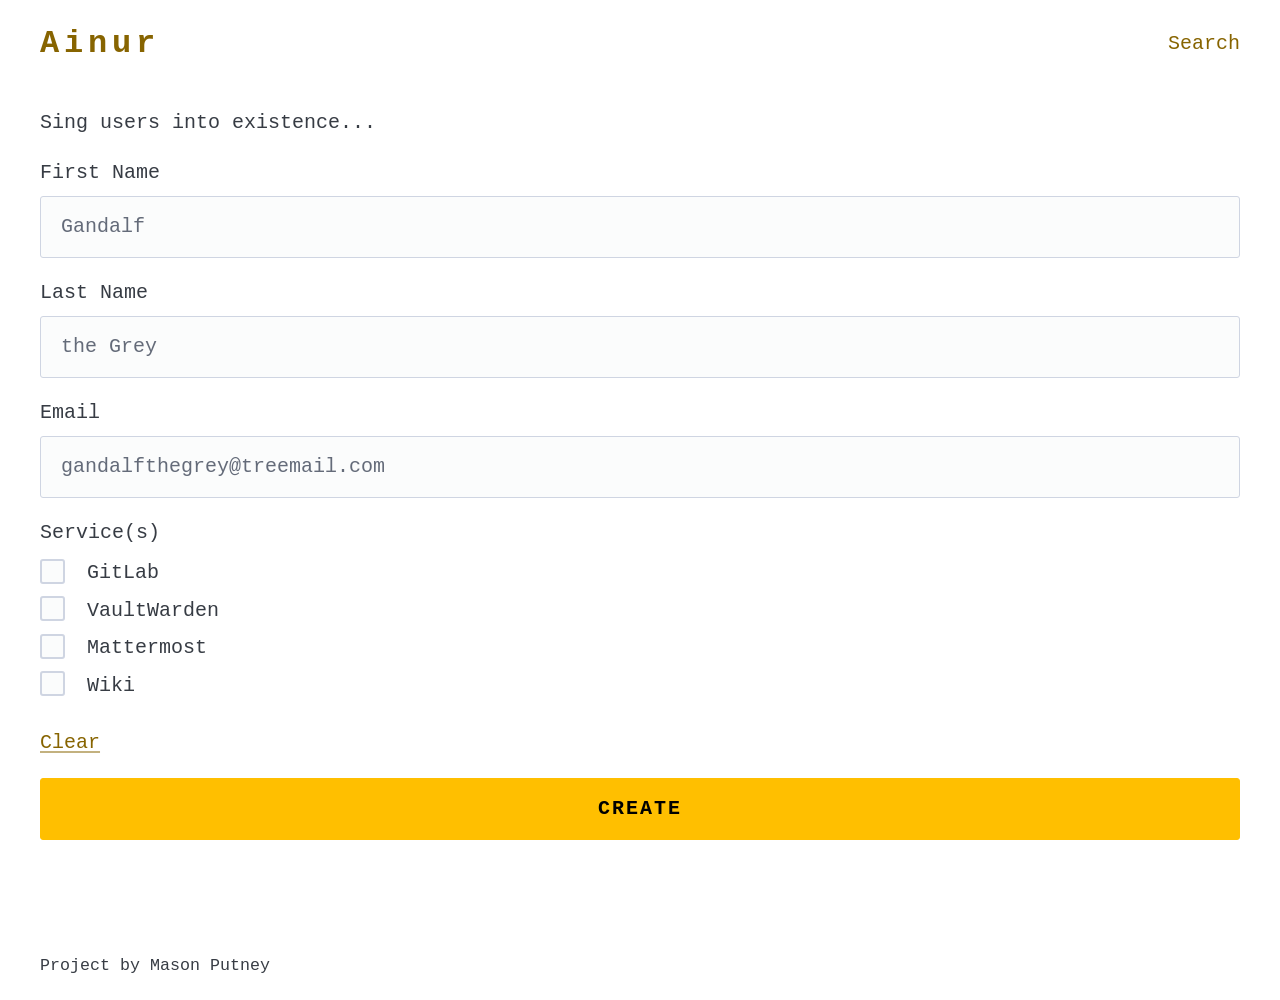
==== commit 35395031: "added html search page and stub data with handlers and routes" ====
--- a/static/index.html
+++ b/static/index.html
@@ -21,10 +21,10 @@
 
 <nav class="container">
     <ul>
-        <li><strong class="ainur-brand">Ainur</strong></li>
+        <li><strong class="ainur-brand"><a href="/">Ainur</a></strong></li>
     </ul>
     <ul>
-        <li><a href="/">Reset</a></li>
+        <li><a href="/search">Search</a></li>
     </ul>
 </nav>
 
@@ -60,6 +60,9 @@
                 Wiki
             </label>
         </fieldset>
+        <p>
+        <a href="/">Clear</a>
+        <p>
         <button
                 type="submit"
                 hx-post="/provision"
--- a/static/style.css
+++ b/static/style.css
@@ -16,6 +16,11 @@
     letter-spacing: 0.1em;
 }
 
+td button {
+    padding: 0.25rem 0.5rem;
+    width: auto;
+}
+
 .ainur-brand {
     font-size: xx-large;
     letter-spacing: 0.15em;
